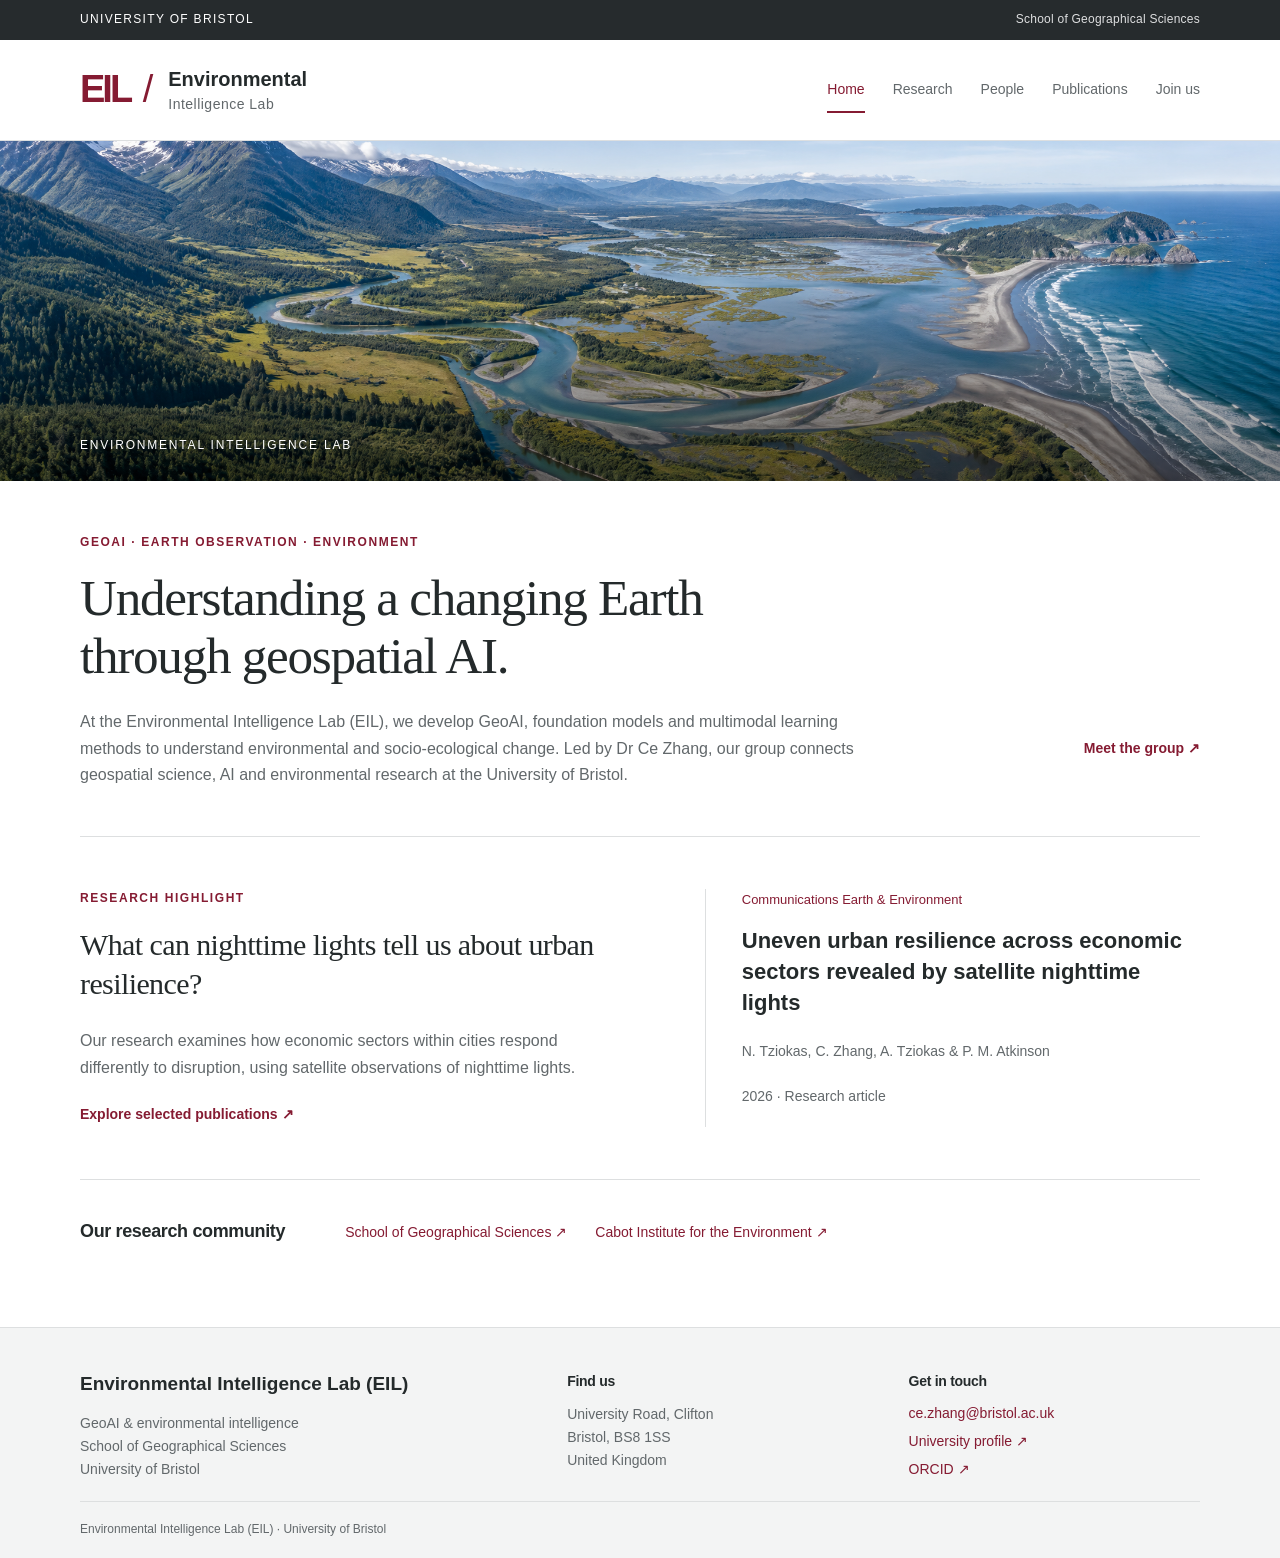
==== index.html @ 580b4bac "Add files via upload" ====
<!doctype html><html lang="en"><head><meta charset="utf-8"><meta name="viewport" content="width=device-width,initial-scale=1"><title>Home | Environmental Intelligence Lab (EIL)</title><meta name="description" content="GeoAI, foundation models and environmental intelligence. Environmental Intelligence Lab (EIL) at the University of Bristol."><link rel="icon" href="favicon.svg" type="image/svg+xml"><link rel="stylesheet" href="style.css"><script src="navigation.js" defer></script></head><body><a class="skip" href="#main">Skip to content</a><div class="university"><div class="wrap">UNIVERSITY OF BRISTOL <span>School of Geographical Sciences</span></div></div><header><div class="wrap header"><a class="brand" href="index.html"><span class="mark">EIL<span> / </span></span><span>Environmental<span class="brand-sub">Intelligence Lab</span></span></a><button class="menu" type="button" aria-expanded="false" aria-controls="navigation">Menu <span aria-hidden="true">☰</span></button><nav id="navigation" aria-label="Main navigation"><a href="index.html" aria-current="page">Home</a><a href="research.html">Research</a><a href="people.html">People</a><a href="publications.html">Publications</a><a href="join.html">Join us</a></nav></div></header><main id="main"><div class="campus"><img src="assets/ecosystems.png" alt="Aerial landscape of green hills, woodland, farmland and a winding river"><div class="wrap campus-label">ENVIRONMENTAL INTELLIGENCE LAB</div></div><div class="wrap"><section class="intro"><p class="eyebrow">GEOAI · EARTH OBSERVATION · ENVIRONMENT</p><h1>Understanding a changing Earth<br>through geospatial AI.</h1><div class="intro-bottom"><p>At the Environmental Intelligence Lab (EIL), we develop GeoAI, foundation models and multimodal learning methods to understand environmental and socio-ecological change. Led by Dr Ce Zhang, our group connects geospatial science, AI and environmental research at the University of Bristol.</p><a class="text-link" href="people.html">Meet the group <span aria-hidden="true">↗</span></a></div></section><section class="latest"><div><p class="eyebrow">RESEARCH HIGHLIGHT</p><h2>What can nighttime lights tell us about urban resilience?</h2><p>Our research examines how economic sectors within cities respond differently to disruption, using satellite observations of nighttime lights.</p><a class="text-link" href="publications.html">Explore selected publications ↗</a></div><aside><span class="journal">Communications Earth & Environment</span><h3>Uneven urban resilience across economic sectors revealed by satellite nighttime lights</h3><p>N. Tziokas, C. Zhang, A. Tziokas & P. M. Atkinson</p><span class="date">2026 · Research article</span></aside></section><section class="affiliations"><h2>Our research community</h2><div><a href="https://www.bristol.ac.uk/geography/">School of Geographical Sciences ↗</a><a href="https://www.bristol.ac.uk/cabot/">Cabot Institute for the Environment ↗</a></div></section></div></main><footer><div class="wrap footer-grid"><div><a class="footer-brand" href="index.html">Environmental Intelligence Lab (EIL)</a><p>GeoAI & environmental intelligence<br>School of Geographical Sciences<br>University of Bristol</p></div><div><h2>Find us</h2><p>University Road, Clifton<br>Bristol, BS8 1SS<br>United Kingdom</p></div><div><h2>Get in touch</h2><a href="mailto:ce.zhang@bristol.ac.uk">ce.zhang@bristol.ac.uk</a><a href="https://research-information.bris.ac.uk/en/persons/ce-zhang/">University profile ↗</a><a href="https://orcid.org/0000-0001-5100-3584">ORCID ↗</a></div></div><div class="wrap footnote">Environmental Intelligence Lab (EIL) · University of Bristol</div></footer></body></html>
---- style.css ----
:root{--accent:#851b32;--ink:#242a2b;--muted:#62686b;--line:#dddfe0;--soft:#f5f6f6;--max:1120px}*{box-sizing:border-box}html{scroll-behavior:smooth;scroll-padding-top:100px}body{margin:0;background:white;color:var(--ink);font-family:Arial,Helvetica,sans-serif;font-size:16px;line-height:1.65}a{color:var(--accent);text-decoration:none}a:hover{text-decoration:underline}a:focus-visible,button:focus-visible{outline:3px solid #126b9c;outline-offset:5px}.wrap{width:min(var(--max),calc(100% - 64px));margin:auto}.university{background:#262b2d;color:white;font-size:12px;letter-spacing:.11em;padding:10px 0}.university .wrap{display:flex;justify-content:space-between}.university span{letter-spacing:.02em;color:#dedfe0}header{background:white;border-bottom:1px solid var(--line);position:sticky;top:0;z-index:10}.header{display:flex;align-items:center;justify-content:space-between;gap:32px;min-height:100px}.brand{display:flex;align-items:center;gap:18px;color:var(--ink);font-size:20px;font-weight:700;line-height:1.2}.brand:hover{text-decoration:none}.brand-sub{display:block;font-weight:400;font-size:14px;letter-spacing:.035em;margin-top:5px;color:var(--muted)}.mark{font-size:38px;font-weight:700;letter-spacing:-3px;color:var(--accent)}.mark span{font-weight:400;padding-left:5px}.header nav{display:flex;gap:28px;align-items:center}.header nav a{font-size:14px;color:var(--muted);padding:10px 0}.header nav a[aria-current]{color:var(--accent);box-shadow:0 2px var(--accent)}.menu{display:none}.campus{height:290px;position:relative;background:#53594e}.campus img{width:100%;height:100%;object-fit:cover;object-position:center 48%}.campus:after{content:'';position:absolute;inset:0;background:linear-gradient(0deg,#0007,transparent 55%)}.campus-label{position:absolute;bottom:25px;left:0;right:0;z-index:1;color:white;font-size:12px;letter-spacing:.15em}.intro{padding:52px 0 48px}.eyebrow{font-size:12px;letter-spacing:.13em;font-weight:700;color:var(--accent);margin:0 0 16px}h1,h2,h3,p{margin-top:0}h1{font-family:Georgia,'Times New Roman',serif;font-weight:400;font-size:clamp(36px,4vw,54px);line-height:1.14;letter-spacing:-.025em;margin-bottom:24px}h2{font-size:25px;line-height:1.3;font-weight:600;letter-spacing:-.02em}h3{font-size:19px;line-height:1.4;font-weight:600}p{color:var(--muted);margin-bottom:20px}.intro-bottom{display:flex;gap:60px;align-items:center;justify-content:space-between}.intro-bottom p{max-width:775px;margin:0}.text-link{font-size:14px;font-weight:600;display:inline-block}.intro-bottom .text-link{white-space:nowrap}section{padding:40px 0;border-bottom:1px solid var(--line)}.section-heading{display:flex;align-items:baseline;justify-content:space-between;gap:30px;margin-bottom:24px}.section-heading h2{margin:0}.section-note{font-size:14px;color:var(--muted)}.themes{display:grid;grid-template-columns:repeat(4,1fr);gap:24px}.theme{display:flex;flex-direction:column;color:var(--ink);border-top:3px solid var(--accent);padding:19px 0 0;transition:transform .2s}.theme:hover{text-decoration:none;transform:translateY(-3px)}.number{font-size:13px;color:var(--accent);letter-spacing:.08em;display:block;margin-bottom:14px}.theme h3{font-size:19px;margin-bottom:12px;min-height:80px}.theme p{font-size:15px}.more{font-size:13px;margin-top:auto;color:var(--accent);font-weight:600;display:flex;justify-content:space-between}.latest{display:grid;grid-template-columns:1.1fr 1fr;gap:80px;padding:52px 0}.latest h2{font-family:Georgia,serif;font-size:30px;font-weight:400}.latest aside{border-left:1px solid var(--line);padding-left:36px}.journal{font-size:13px;color:var(--accent);display:block;margin-bottom:15px}.latest aside h3{font-size:22px}.latest aside p,.date{font-size:14px}.date{color:var(--muted)}.affiliations{display:flex;gap:60px;align-items:baseline;border:0}.affiliations h2{font-size:18px;white-space:nowrap}.affiliations div{display:flex;gap:28px;font-size:14px}.page-heading{padding:62px 0 42px;max-width:850px}.page-heading p:last-child{max-width:650px;margin-bottom:0}.research-row{display:grid;grid-template-columns:50px 1fr 1fr;gap:40px;scroll-margin-top:30px;padding:42px 0}.research-row p{margin-bottom:0}.research-row h2{font-size:23px}.callout{background:var(--soft);padding:32px;margin:42px 0;border:0}.button{display:inline-block;padding:12px 22px;background:var(--accent);color:white;font-size:14px;font-weight:600}.button:hover{background:#621327;text-decoration:none}.leader{display:grid;grid-template-columns:210px 1fr;gap:42px;padding:0 0 45px}.leader img{width:210px;height:245px;object-fit:cover;object-position:center 30%}.leader h2{font-family:Georgia,serif;font-size:34px;font-weight:400;margin-bottom:8px}.role{color:var(--accent)}.leader p{max-width:680px}.people-grid{display:grid;grid-template-columns:repeat(3,1fr);gap:0 36px}.person{padding:25px 0;border-top:1px solid var(--line)}.person h3{margin-bottom:6px}.person p{font-size:15px;margin:0}.alumni{display:grid;grid-template-columns:repeat(3,1fr);gap:36px}.alumni h3{font-size:17px}.alumni p{font-size:15px}.source-note{font-size:13px;margin:20px 0 0}.publication{display:grid;grid-template-columns:75px 1fr;gap:30px;border-top:1px solid var(--line);padding:32px 0}.publication h2{font-size:23px;max-width:820px}.publication p{margin-bottom:8px}.publication .year{color:var(--accent);font-size:18px}.pub-journal{font-style:italic}.join-grid{display:grid;grid-template-columns:1fr 1fr;gap:65px;padding-top:0}.application{background:var(--soft);border-top:3px solid var(--accent);padding:30px}.application ol{padding-left:23px}.application li{padding-left:6px;margin-bottom:20px}.application li p{font-size:15px;margin:3px 0 0}.small{font-size:14px}.contact{max-width:700px;border:0;margin-bottom:30px}footer{background:#f3f4f4;border-top:1px solid var(--line);margin-top:28px;padding-top:40px}.footer-grid{display:grid;grid-template-columns:1.5fr 1fr 1fr;gap:50px}.footer-brand{font-weight:600;font-size:19px;color:var(--ink)}footer p,footer a{font-size:14px}.footer-grid>div>a:not(.footer-brand){display:block;margin-bottom:5px}footer p{margin-top:13px}footer h2{font-size:14px;margin-top:4px;margin-bottom:12px}.footnote{border-top:1px solid var(--line);padding:18px 0;font-size:12px;color:var(--muted)}.skip{position:fixed;top:-100px;left:20px;background:white;padding:14px;z-index:30}.skip:focus{top:10px}@media(max-width:900px){.themes{grid-template-columns:repeat(2,1fr);gap:32px}.theme h3{min-height:0}.header{gap:18px}.header nav{gap:18px}.intro-bottom{gap:25px}.latest{gap:40px}.affiliations{display:block}.people-grid{grid-template-columns:repeat(2,1fr)}}@media(max-width:650px){.wrap{width:calc(100% - 40px)}.university span{display:none}.header{min-height:82px;flex-wrap:wrap;gap:0}.brand{font-size:18px}.mark{font-size:32px}.menu{display:block;background:white;border:1px solid var(--line);padding:8px 12px;font-size:14px;color:var(--ink);cursor:pointer}.menu span{padding-left:8px}.header nav{display:none;width:100%;padding:12px 0 22px;align-items:stretch;gap:0}.header nav.open{display:flex;flex-direction:column}.header nav a{font-size:16px;padding:10px}.header nav a[aria-current]{box-shadow:none;border-left:3px solid var(--accent);background:var(--soft)}.campus{height:220px}.intro{padding:36px 0}.intro-bottom{display:block}.intro-bottom p{margin-bottom:24px}h1 br{display:none}.section-heading{display:block}.section-note{display:block;margin-top:8px}.themes{gap:28px 22px}.theme h3{font-size:18px}.latest{grid-template-columns:1fr;gap:24px}.latest aside{padding:24px;background:var(--soft);border-left:3px solid var(--accent)}.affiliations div{display:block}.affiliations a{display:block;margin-top:12px}.page-heading{padding:40px 0 32px}.research-row{grid-template-columns:28px 1fr;gap:16px}.research-row>p{grid-column:2}.leader{grid-template-columns:1fr;gap:24px}.leader img{width:160px;height:185px}.people-grid,.alumni{grid-template-columns:1fr}.alumni{gap:18px}.join-grid{grid-template-columns:1fr;gap:28px}.application{padding:25px}.publication{grid-template-columns:1fr;gap:10px}.publication h2{font-size:21px}.footer-grid{grid-template-columns:1fr;gap:16px}.callout{padding:25px}.footnote{margin-top:20px}}@media(prefers-reduced-motion:reduce){html{scroll-behavior:auto}.theme{transition:none}}

.campus-label{display:flex;justify-content:space-between;align-items:end;gap:20px}.image-credit{font-size:12px;letter-spacing:0;text-transform:none;color:#fff}.campus{height:340px}.campus img{object-position:center 50%}@media(max-width:650px){.campus{height:auto;aspect-ratio:3 / 1}.campus img{position:absolute;inset:0}.campus-label{bottom:9px;font-size:12px;letter-spacing:.04em;gap:10px;display:block}.image-credit{font-size:12px;display:block}}
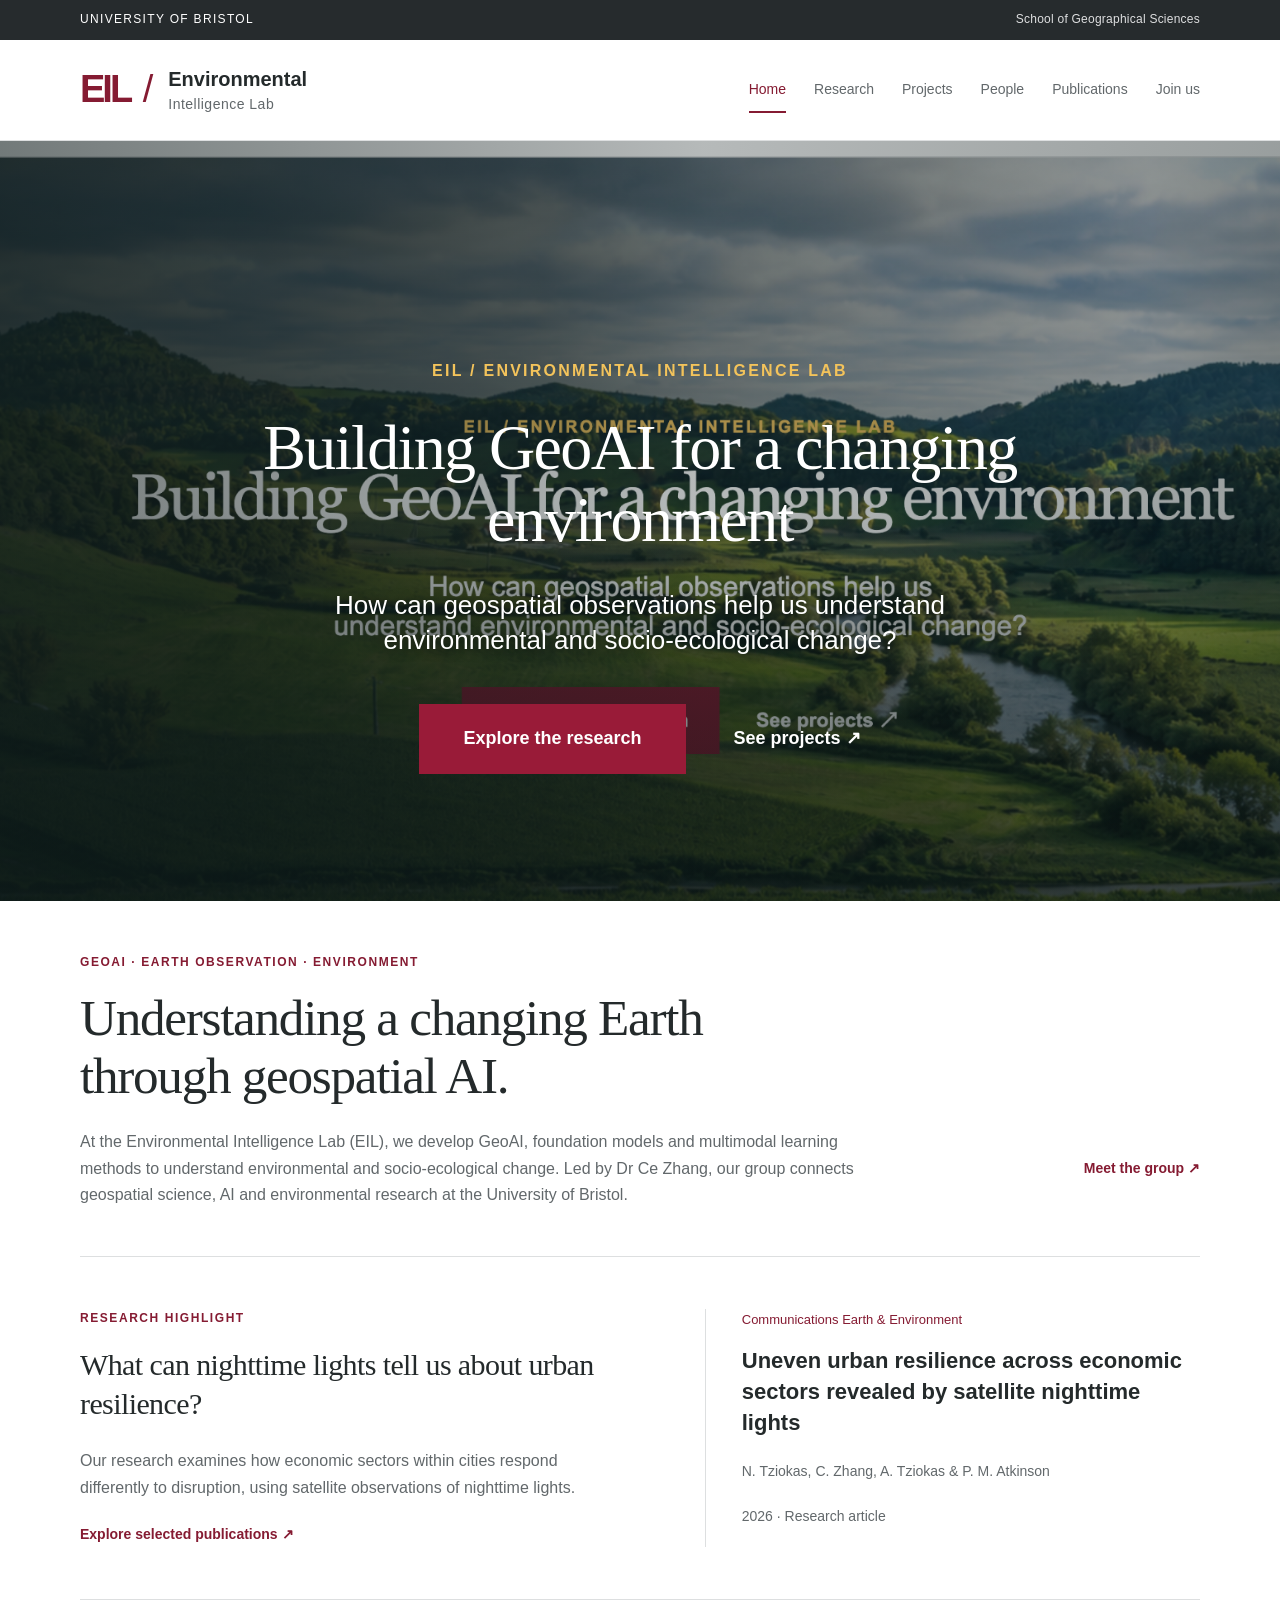
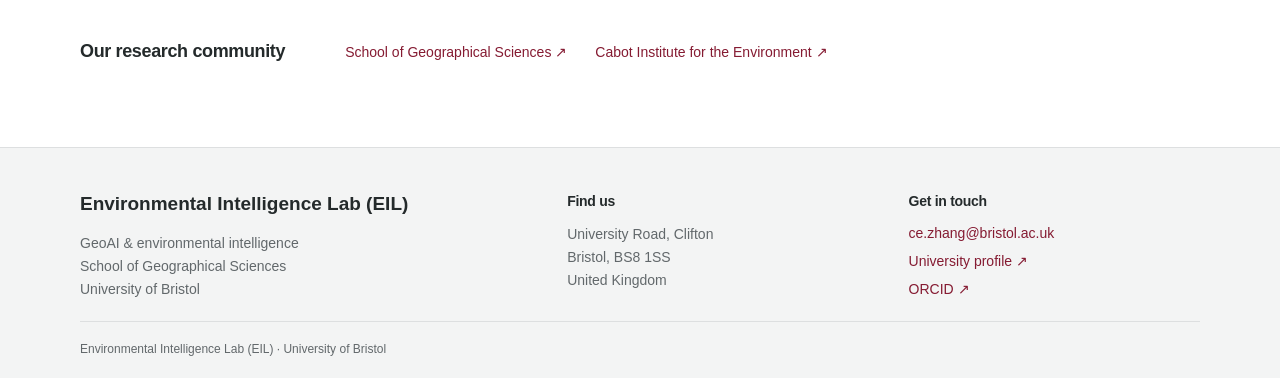
==== commit 2490fccc: "Add files via upload" ====
--- a/index.html
+++ b/index.html
@@ -1 +1 @@
-<!doctype html><html lang="en"><head><meta charset="utf-8"><meta name="viewport" content="width=device-width,initial-scale=1"><title>Home | Environmental Intelligence Lab (EIL)</title><meta name="description" content="GeoAI, foundation models and environmental intelligence. Environmental Intelligence Lab (EIL) at the University of Bristol."><link rel="icon" href="favicon.svg" type="image/svg+xml"><link rel="stylesheet" href="style.css"><script src="navigation.js" defer></script></head><body><a class="skip" href="#main">Skip to content</a><div class="university"><div class="wrap">UNIVERSITY OF BRISTOL <span>School of Geographical Sciences</span></div></div><header><div class="wrap header"><a class="brand" href="index.html"><span class="mark">EIL<span> / </span></span><span>Environmental<span class="brand-sub">Intelligence Lab</span></span></a><button class="menu" type="button" aria-expanded="false" aria-controls="navigation">Menu <span aria-hidden="true">☰</span></button><nav id="navigation" aria-label="Main navigation"><a href="index.html" aria-current="page">Home</a><a href="research.html">Research</a><a href="people.html">People</a><a href="publications.html">Publications</a><a href="join.html">Join us</a></nav></div></header><main id="main"><div class="campus"><img src="assets/ecosystems.png" alt="Aerial landscape of green hills, woodland, farmland and a winding river"><div class="wrap campus-label">ENVIRONMENTAL INTELLIGENCE LAB</div></div><div class="wrap"><section class="intro"><p class="eyebrow">GEOAI · EARTH OBSERVATION · ENVIRONMENT</p><h1>Understanding a changing Earth<br>through geospatial AI.</h1><div class="intro-bottom"><p>At the Environmental Intelligence Lab (EIL), we develop GeoAI, foundation models and multimodal learning methods to understand environmental and socio-ecological change. Led by Dr Ce Zhang, our group connects geospatial science, AI and environmental research at the University of Bristol.</p><a class="text-link" href="people.html">Meet the group <span aria-hidden="true">↗</span></a></div></section><section class="latest"><div><p class="eyebrow">RESEARCH HIGHLIGHT</p><h2>What can nighttime lights tell us about urban resilience?</h2><p>Our research examines how economic sectors within cities respond differently to disruption, using satellite observations of nighttime lights.</p><a class="text-link" href="publications.html">Explore selected publications ↗</a></div><aside><span class="journal">Communications Earth & Environment</span><h3>Uneven urban resilience across economic sectors revealed by satellite nighttime lights</h3><p>N. Tziokas, C. Zhang, A. Tziokas & P. M. Atkinson</p><span class="date">2026 · Research article</span></aside></section><section class="affiliations"><h2>Our research community</h2><div><a href="https://www.bristol.ac.uk/geography/">School of Geographical Sciences ↗</a><a href="https://www.bristol.ac.uk/cabot/">Cabot Institute for the Environment ↗</a></div></section></div></main><footer><div class="wrap footer-grid"><div><a class="footer-brand" href="index.html">Environmental Intelligence Lab (EIL)</a><p>GeoAI & environmental intelligence<br>School of Geographical Sciences<br>University of Bristol</p></div><div><h2>Find us</h2><p>University Road, Clifton<br>Bristol, BS8 1SS<br>United Kingdom</p></div><div><h2>Get in touch</h2><a href="mailto:ce.zhang@bristol.ac.uk">ce.zhang@bristol.ac.uk</a><a href="https://research-information.bris.ac.uk/en/persons/ce-zhang/">University profile ↗</a><a href="https://orcid.org/0000-0001-5100-3584">ORCID ↗</a></div></div><div class="wrap footnote">Environmental Intelligence Lab (EIL) · University of Bristol</div></footer></body></html>+<!doctype html><html lang="en"><head><meta charset="utf-8"><meta name="viewport" content="width=device-width,initial-scale=1"><title>Home | Environmental Intelligence Lab (EIL)</title><meta name="description" content="GeoAI, foundation models and environmental intelligence. Environmental Intelligence Lab (EIL) at the University of Bristol."><link rel="icon" href="favicon.svg" type="image/svg+xml"><link rel="stylesheet" href="style.css"><link rel="stylesheet" href="hero.css"><script src="navigation.js" defer></script></head><body><a class="skip" href="#main">Skip to content</a><div class="university"><div class="wrap">UNIVERSITY OF BRISTOL <span>School of Geographical Sciences</span></div></div><header><div class="wrap header"><a class="brand" href="index.html"><span class="mark">EIL<span> / </span></span><span>Environmental<span class="brand-sub">Intelligence Lab</span></span></a><button class="menu" type="button" aria-expanded="false" aria-controls="navigation">Menu <span aria-hidden="true">☰</span></button><nav id="navigation" aria-label="Main navigation"><a href="index.html" aria-current="page">Home</a><a href="research.html">Research</a><a href="projects.html">Projects</a><a href="people.html">People</a><a href="publications.html">Publications</a><a href="join.html">Join us</a></nav></div></header><main id="main"><div class="campus"><img src="assets/home-banner.png" alt="Green hills, farmland and a winding river"><div class="hero-content"><p class="hero-kicker">EIL / ENVIRONMENTAL INTELLIGENCE LAB</p><h1>Building GeoAI for a changing environment</h1><p class="hero-lede">How can geospatial observations help us understand environmental and socio-ecological change?</p><div class="hero-actions"><a class="button" href="research.html">Explore the research</a><a class="hero-link" href="projects.html">See projects <span aria-hidden="true">↗</span></a></div></div></div><div class="wrap"><section class="intro"><p class="eyebrow">GEOAI · EARTH OBSERVATION · ENVIRONMENT</p><h1>Understanding a changing Earth<br>through geospatial AI.</h1><div class="intro-bottom"><p>At the Environmental Intelligence Lab (EIL), we develop GeoAI, foundation models and multimodal learning methods to understand environmental and socio-ecological change. Led by Dr Ce Zhang, our group connects geospatial science, AI and environmental research at the University of Bristol.</p><a class="text-link" href="people.html">Meet the group <span aria-hidden="true">↗</span></a></div></section><section class="latest"><div><p class="eyebrow">RESEARCH HIGHLIGHT</p><h2>What can nighttime lights tell us about urban resilience?</h2><p>Our research examines how economic sectors within cities respond differently to disruption, using satellite observations of nighttime lights.</p><a class="text-link" href="publications.html">Explore selected publications ↗</a></div><aside><span class="journal">Communications Earth & Environment</span><h3>Uneven urban resilience across economic sectors revealed by satellite nighttime lights</h3><p>N. Tziokas, C. Zhang, A. Tziokas & P. M. Atkinson</p><span class="date">2026 · Research article</span></aside></section><section class="affiliations"><h2>Our research community</h2><div><a href="https://www.bristol.ac.uk/geography/">School of Geographical Sciences ↗</a><a href="https://www.bristol.ac.uk/cabot/">Cabot Institute for the Environment ↗</a></div></section></div></main><footer><div class="wrap footer-grid"><div><a class="footer-brand" href="index.html">Environmental Intelligence Lab (EIL)</a><p>GeoAI & environmental intelligence<br>School of Geographical Sciences<br>University of Bristol</p></div><div><h2>Find us</h2><p>University Road, Clifton<br>Bristol, BS8 1SS<br>United Kingdom</p></div><div><h2>Get in touch</h2><a href="mailto:ce.zhang@bristol.ac.uk">ce.zhang@bristol.ac.uk</a><a href="https://research-information.bris.ac.uk/en/persons/ce-zhang/">University profile ↗</a><a href="https://orcid.org/0000-0001-5100-3584">ORCID ↗</a></div></div><div class="wrap footnote">Environmental Intelligence Lab (EIL) · University of Bristol</div></footer></body></html>
--- a/hero.css
+++ b/hero.css
@@ -0,0 +1 @@
+.campus{height:760px;position:relative;overflow:hidden}.campus img{position:absolute;inset:0;width:100%;height:100%;object-fit:cover}.campus:after{background:linear-gradient(90deg,rgba(12,25,25,.58),rgba(12,25,25,.3) 55%,rgba(12,25,25,.42)),linear-gradient(0deg,rgba(7,20,20,.55),transparent 52%)}.hero-content{position:relative;z-index:1;height:100%;width:min(1050px,calc(100% - 64px));margin:auto;display:flex;flex-direction:column;align-items:center;justify-content:center;text-align:center;color:#fff;padding-top:90px}.hero-kicker{font-size:16px;letter-spacing:.14em;font-weight:700;color:#f3c35b;margin:0 0 28px}.hero-content h1{font-family:Georgia,'Times New Roman',serif;font-size:clamp(42px,5vw,72px);line-height:1.12;margin:0 0 32px;color:#fff}.hero-lede{max-width:760px;color:#fff;font-size:26px;line-height:1.35;margin:0 0 46px;text-shadow:0 1px 12px #0008}.hero-actions{display:flex;align-items:center;gap:48px}.hero-actions .button{font-size:18px;padding:20px 44px;background:#991b38}.hero-link{font-size:18px;font-weight:700;color:#fff}.hero-link:hover{color:#f3c35b;text-decoration:none}@media(max-width:650px){.campus{height:640px}.hero-content{width:calc(100% - 40px);padding-top:40px}.hero-content h1{font-size:40px}.hero-lede{font-size:20px}.hero-actions{flex-direction:column;gap:20px}}
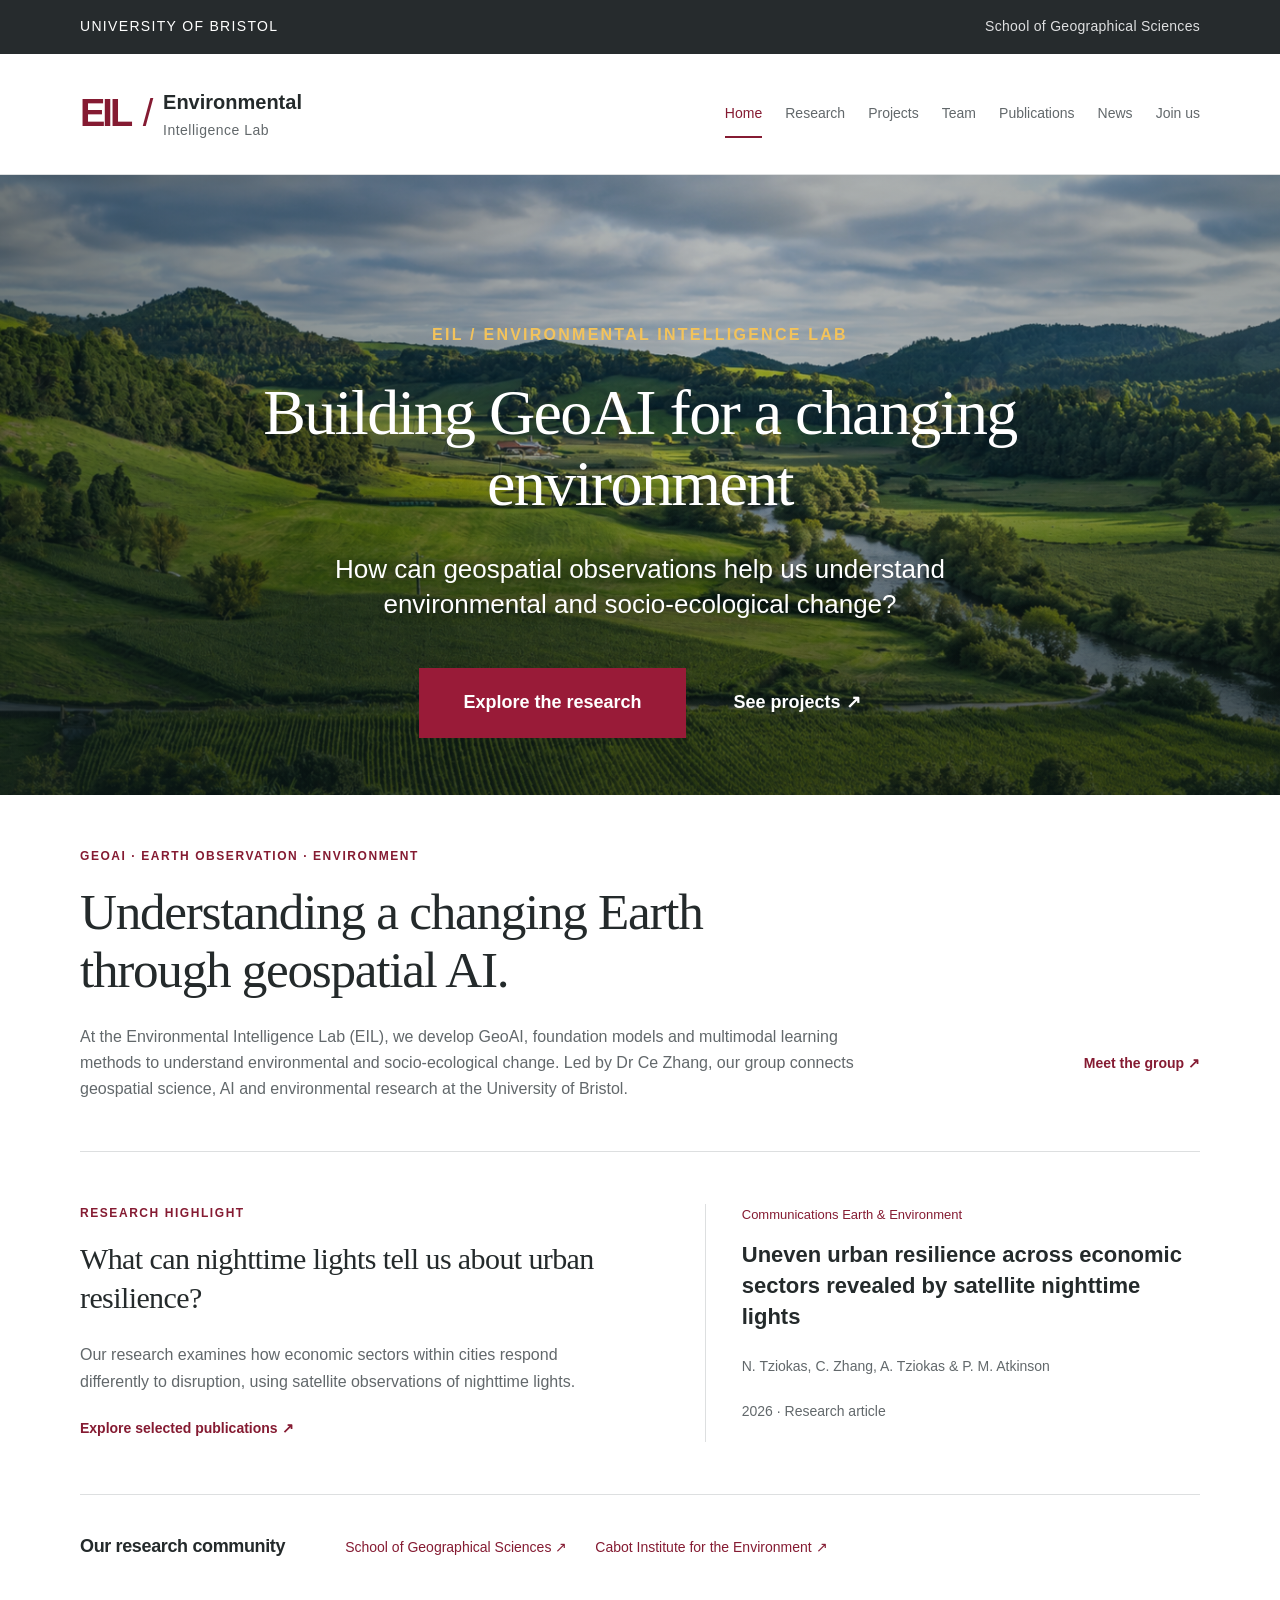
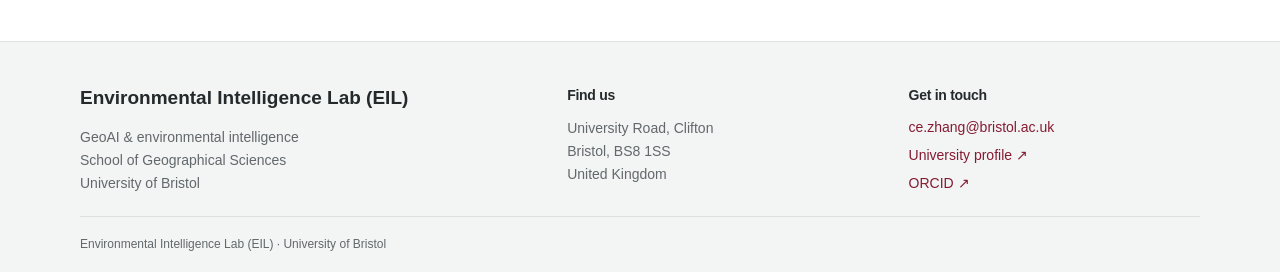
==== commit d9263846: "Add files via upload" ====
--- a/index.html
+++ b/index.html
@@ -1 +1 @@
-<!doctype html><html lang="en"><head><meta charset="utf-8"><meta name="viewport" content="width=device-width,initial-scale=1"><title>Home | Environmental Intelligence Lab (EIL)</title><meta name="description" content="GeoAI, foundation models and environmental intelligence. Environmental Intelligence Lab (EIL) at the University of Bristol."><link rel="icon" href="favicon.svg" type="image/svg+xml"><link rel="stylesheet" href="style.css"><link rel="stylesheet" href="hero.css"><script src="navigation.js" defer></script></head><body><a class="skip" href="#main">Skip to content</a><div class="university"><div class="wrap">UNIVERSITY OF BRISTOL <span>School of Geographical Sciences</span></div></div><header><div class="wrap header"><a class="brand" href="index.html"><span class="mark">EIL<span> / </span></span><span>Environmental<span class="brand-sub">Intelligence Lab</span></span></a><button class="menu" type="button" aria-expanded="false" aria-controls="navigation">Menu <span aria-hidden="true">☰</span></button><nav id="navigation" aria-label="Main navigation"><a href="index.html" aria-current="page">Home</a><a href="research.html">Research</a><a href="projects.html">Projects</a><a href="people.html">People</a><a href="publications.html">Publications</a><a href="join.html">Join us</a></nav></div></header><main id="main"><div class="campus"><img src="assets/home-banner.png" alt="Green hills, farmland and a winding river"><div class="hero-content"><p class="hero-kicker">EIL / ENVIRONMENTAL INTELLIGENCE LAB</p><h1>Building GeoAI for a changing environment</h1><p class="hero-lede">How can geospatial observations help us understand environmental and socio-ecological change?</p><div class="hero-actions"><a class="button" href="research.html">Explore the research</a><a class="hero-link" href="projects.html">See projects <span aria-hidden="true">↗</span></a></div></div></div><div class="wrap"><section class="intro"><p class="eyebrow">GEOAI · EARTH OBSERVATION · ENVIRONMENT</p><h1>Understanding a changing Earth<br>through geospatial AI.</h1><div class="intro-bottom"><p>At the Environmental Intelligence Lab (EIL), we develop GeoAI, foundation models and multimodal learning methods to understand environmental and socio-ecological change. Led by Dr Ce Zhang, our group connects geospatial science, AI and environmental research at the University of Bristol.</p><a class="text-link" href="people.html">Meet the group <span aria-hidden="true">↗</span></a></div></section><section class="latest"><div><p class="eyebrow">RESEARCH HIGHLIGHT</p><h2>What can nighttime lights tell us about urban resilience?</h2><p>Our research examines how economic sectors within cities respond differently to disruption, using satellite observations of nighttime lights.</p><a class="text-link" href="publications.html">Explore selected publications ↗</a></div><aside><span class="journal">Communications Earth & Environment</span><h3>Uneven urban resilience across economic sectors revealed by satellite nighttime lights</h3><p>N. Tziokas, C. Zhang, A. Tziokas & P. M. Atkinson</p><span class="date">2026 · Research article</span></aside></section><section class="affiliations"><h2>Our research community</h2><div><a href="https://www.bristol.ac.uk/geography/">School of Geographical Sciences ↗</a><a href="https://www.bristol.ac.uk/cabot/">Cabot Institute for the Environment ↗</a></div></section></div></main><footer><div class="wrap footer-grid"><div><a class="footer-brand" href="index.html">Environmental Intelligence Lab (EIL)</a><p>GeoAI & environmental intelligence<br>School of Geographical Sciences<br>University of Bristol</p></div><div><h2>Find us</h2><p>University Road, Clifton<br>Bristol, BS8 1SS<br>United Kingdom</p></div><div><h2>Get in touch</h2><a href="mailto:ce.zhang@bristol.ac.uk">ce.zhang@bristol.ac.uk</a><a href="https://research-information.bris.ac.uk/en/persons/ce-zhang/">University profile ↗</a><a href="https://orcid.org/0000-0001-5100-3584">ORCID ↗</a></div></div><div class="wrap footnote">Environmental Intelligence Lab (EIL) · University of Bristol</div></footer></body></html>+<!doctype html><html lang="en"><head><meta charset="utf-8"><meta name="viewport" content="width=device-width,initial-scale=1"><title>Home | Environmental Intelligence Lab (EIL)</title><meta name="description" content="GeoAI, foundation models and environmental intelligence. Environmental Intelligence Lab (EIL) at the University of Bristol."><link rel="icon" href="favicon.svg" type="image/svg+xml"><link rel="stylesheet" href="style.css"><link rel="stylesheet" href="hero.css"><script src="navigation.js" defer></script></head><body><a class="skip" href="#main">Skip to content</a><div class="university"><div class="wrap">UNIVERSITY OF BRISTOL <span>School of Geographical Sciences</span></div></div><header><div class="wrap header"><a class="brand" href="index.html"><span class="mark">EIL<span> / </span></span><span>Environmental<span class="brand-sub">Intelligence Lab</span></span></a><button class="menu" type="button" aria-expanded="false" aria-controls="navigation">Menu <span aria-hidden="true">☰</span></button><nav id="navigation" aria-label="Main navigation"><a href="index.html" aria-current="page">Home</a><a href="research.html">Research</a><a href="projects.html">Projects</a><a href="team.html">Team</a><a href="publications.html">Publications</a><a href="news.html">News</a><a href="join.html">Join us</a></nav></div></header><main id="main"><div class="campus"><img src="assets/home-banner.png" alt="Green hills, farmland and a winding river"><div class="hero-content"><p class="hero-kicker">EIL / ENVIRONMENTAL INTELLIGENCE LAB</p><h1>Building GeoAI for a changing environment</h1><p class="hero-lede">How can geospatial observations help us understand environmental and socio-ecological change?</p><div class="hero-actions"><a class="button" href="research.html">Explore the research</a><a class="hero-link" href="projects.html">See projects <span aria-hidden="true">↗</span></a></div></div></div><div class="wrap"><section class="intro"><p class="eyebrow">GEOAI · EARTH OBSERVATION · ENVIRONMENT</p><h1>Understanding a changing Earth<br>through geospatial AI.</h1><div class="intro-bottom"><p>At the Environmental Intelligence Lab (EIL), we develop GeoAI, foundation models and multimodal learning methods to understand environmental and socio-ecological change. Led by Dr Ce Zhang, our group connects geospatial science, AI and environmental research at the University of Bristol.</p><a class="text-link" href="team.html">Meet the group <span aria-hidden="true">↗</span></a></div></section><section class="latest"><div><p class="eyebrow">RESEARCH HIGHLIGHT</p><h2>What can nighttime lights tell us about urban resilience?</h2><p>Our research examines how economic sectors within cities respond differently to disruption, using satellite observations of nighttime lights.</p><a class="text-link" href="publications.html">Explore selected publications ↗</a></div><aside><span class="journal">Communications Earth & Environment</span><h3>Uneven urban resilience across economic sectors revealed by satellite nighttime lights</h3><p>N. Tziokas, C. Zhang, A. Tziokas & P. M. Atkinson</p><span class="date">2026 · Research article</span></aside></section><section class="affiliations"><h2>Our research community</h2><div><a href="https://www.bristol.ac.uk/geography/">School of Geographical Sciences ↗</a><a href="https://www.bristol.ac.uk/cabot/">Cabot Institute for the Environment ↗</a></div></section></div></main><footer><div class="wrap footer-grid"><div><a class="footer-brand" href="index.html">Environmental Intelligence Lab (EIL)</a><p>GeoAI & environmental intelligence<br>School of Geographical Sciences<br>University of Bristol</p></div><div><h2>Find us</h2><p>University Road, Clifton<br>Bristol, BS8 1SS<br>United Kingdom</p></div><div><h2>Get in touch</h2><a href="mailto:ce.zhang@bristol.ac.uk">ce.zhang@bristol.ac.uk</a><a href="https://research-information.bris.ac.uk/en/persons/ce-zhang/">University profile ↗</a><a href="https://orcid.org/0000-0001-5100-3584">ORCID ↗</a></div></div><div class="wrap footnote">Environmental Intelligence Lab (EIL) · University of Bristol</div></footer></body></html>
--- a/hero.css
+++ b/hero.css
@@ -1 +1 @@
-.campus{height:760px;position:relative;overflow:hidden}.campus img{position:absolute;inset:0;width:100%;height:100%;object-fit:cover}.campus:after{background:linear-gradient(90deg,rgba(12,25,25,.58),rgba(12,25,25,.3) 55%,rgba(12,25,25,.42)),linear-gradient(0deg,rgba(7,20,20,.55),transparent 52%)}.hero-content{position:relative;z-index:1;height:100%;width:min(1050px,calc(100% - 64px));margin:auto;display:flex;flex-direction:column;align-items:center;justify-content:center;text-align:center;color:#fff;padding-top:90px}.hero-kicker{font-size:16px;letter-spacing:.14em;font-weight:700;color:#f3c35b;margin:0 0 28px}.hero-content h1{font-family:Georgia,'Times New Roman',serif;font-size:clamp(42px,5vw,72px);line-height:1.12;margin:0 0 32px;color:#fff}.hero-lede{max-width:760px;color:#fff;font-size:26px;line-height:1.35;margin:0 0 46px;text-shadow:0 1px 12px #0008}.hero-actions{display:flex;align-items:center;gap:48px}.hero-actions .button{font-size:18px;padding:20px 44px;background:#991b38}.hero-link{font-size:18px;font-weight:700;color:#fff}.hero-link:hover{color:#f3c35b;text-decoration:none}@media(max-width:650px){.campus{height:640px}.hero-content{width:calc(100% - 40px);padding-top:40px}.hero-content h1{font-size:40px}.hero-lede{font-size:20px}.hero-actions{flex-direction:column;gap:20px}}
+.university{height:clamp(54px,3.3vw,68px);display:flex;align-items:center;padding:0}.university .wrap{font-size:clamp(14px,1vw,18px)}.university span{font-size:clamp(14px,1vw,18px)}.header{min-height:clamp(120px,8vw,164px)}.brand{font-size:clamp(20px,1.35vw,28px);gap:clamp(12px,1vw,20px)}.brand-sub{font-size:clamp(14px,.95vw,19px);margin-top:8px}.mark{font-size:clamp(38px,2.5vw,52px)}.header nav{gap:clamp(16px,1.8vw,38px)}.header nav a{font-size:clamp(14px,.95vw,19px)}.campus{height:clamp(620px,45vw,920px);position:relative;overflow:hidden}.campus img{position:absolute;inset:0;width:100%;height:100%;object-fit:cover}.campus:after{background:linear-gradient(90deg,rgba(12,25,25,.58),rgba(12,25,25,.3) 55%,rgba(12,25,25,.42)),linear-gradient(0deg,rgba(7,20,20,.55),transparent 52%)}.hero-content{position:relative;z-index:1;height:100%;width:min(1050px,calc(100% - 64px));margin:auto;display:flex;flex-direction:column;align-items:center;justify-content:center;text-align:center;color:#fff;padding-top:90px}.hero-kicker{font-size:16px;letter-spacing:.14em;font-weight:700;color:#f3c35b;margin:0 0 28px}.hero-content h1{font-family:Georgia,'Times New Roman',serif;font-size:clamp(42px,5vw,72px);line-height:1.12;margin:0 0 32px;color:#fff}.hero-lede{max-width:760px;color:#fff;font-size:26px;line-height:1.35;margin:0 0 46px;text-shadow:0 1px 12px #0008}.hero-actions{display:flex;align-items:center;gap:48px}.hero-actions .button{font-size:18px;padding:20px 44px;background:#991b38}.hero-link{font-size:18px;font-weight:700;color:#fff}.hero-link:hover{color:#f3c35b;text-decoration:none}@media(max-width:650px){.campus{height:640px}.hero-content{width:calc(100% - 40px);padding-top:40px}.hero-content h1{font-size:40px}.hero-lede{font-size:20px}.hero-actions{flex-direction:column;gap:20px}}
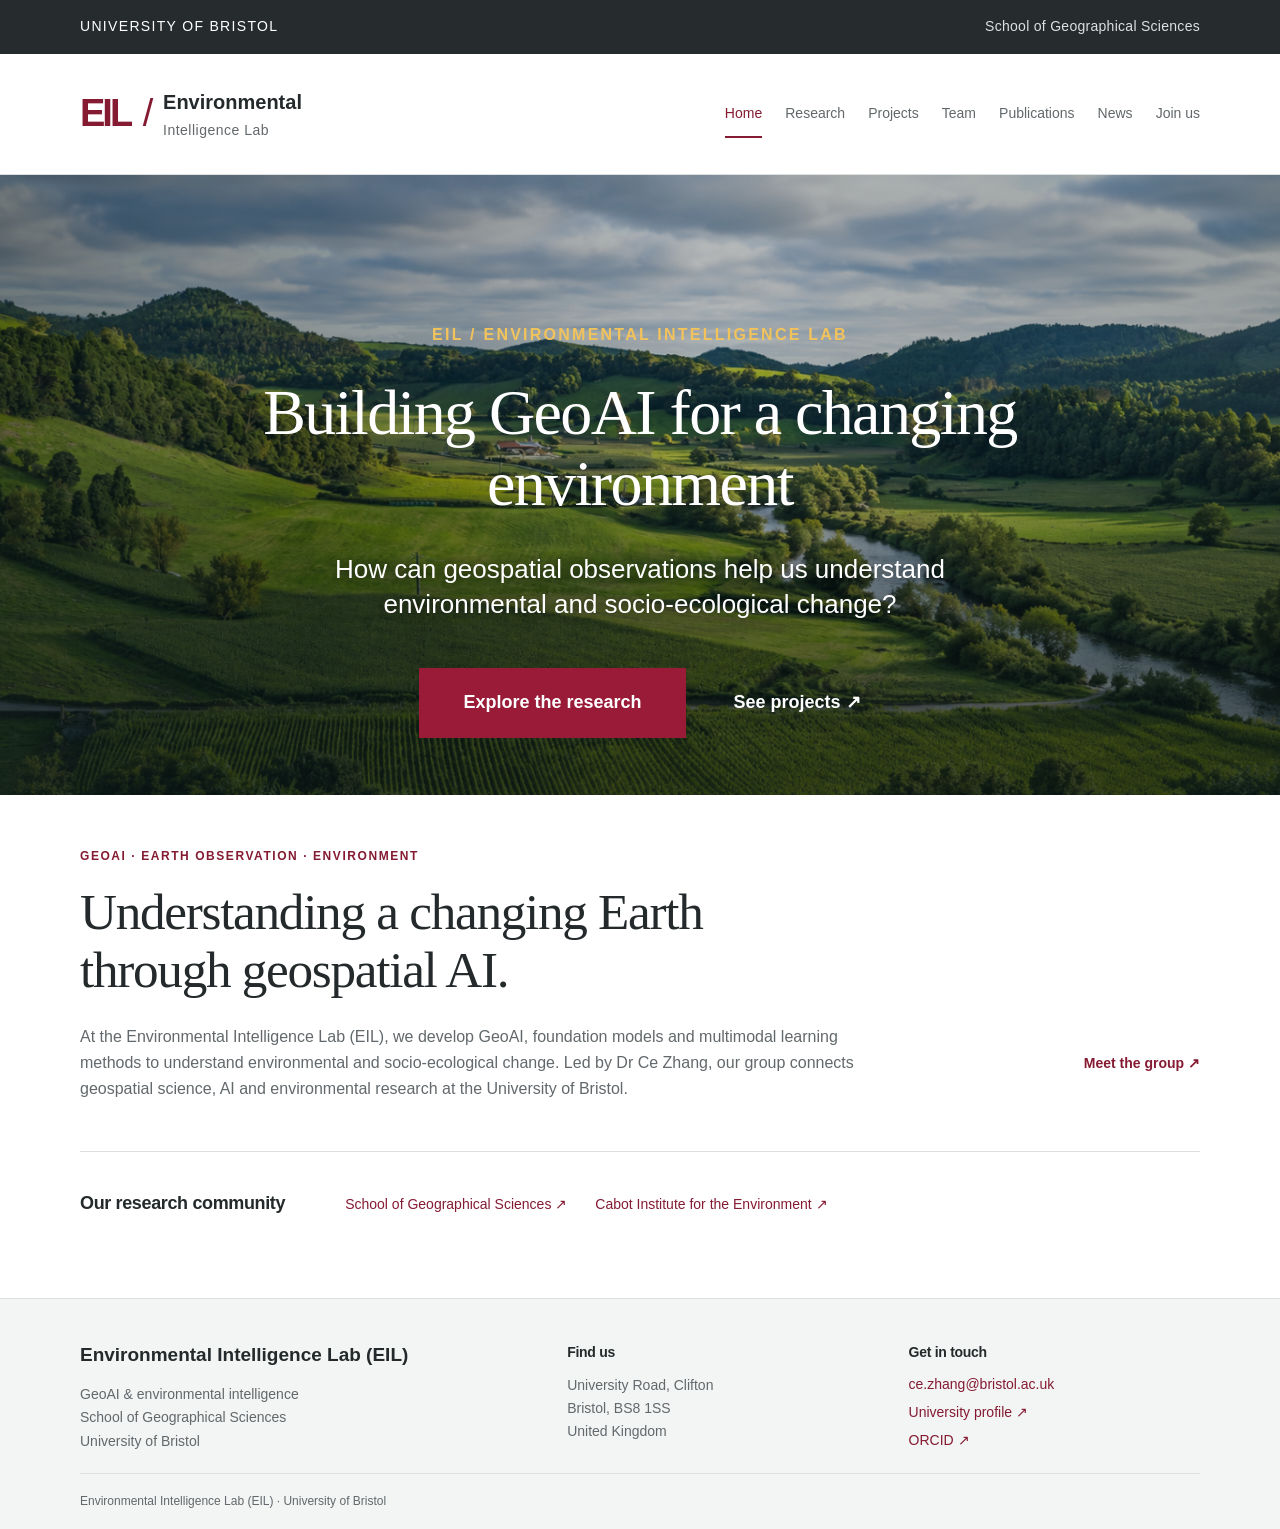
==== commit 569c3c02: "Add files via upload" ====
--- a/index.html
+++ b/index.html
@@ -1 +1 @@
-<!doctype html><html lang="en"><head><meta charset="utf-8"><meta name="viewport" content="width=device-width,initial-scale=1"><title>Home | Environmental Intelligence Lab (EIL)</title><meta name="description" content="GeoAI, foundation models and environmental intelligence. Environmental Intelligence Lab (EIL) at the University of Bristol."><link rel="icon" href="favicon.svg" type="image/svg+xml"><link rel="stylesheet" href="style.css"><link rel="stylesheet" href="hero.css"><script src="navigation.js" defer></script></head><body><a class="skip" href="#main">Skip to content</a><div class="university"><div class="wrap">UNIVERSITY OF BRISTOL <span>School of Geographical Sciences</span></div></div><header><div class="wrap header"><a class="brand" href="index.html"><span class="mark">EIL<span> / </span></span><span>Environmental<span class="brand-sub">Intelligence Lab</span></span></a><button class="menu" type="button" aria-expanded="false" aria-controls="navigation">Menu <span aria-hidden="true">☰</span></button><nav id="navigation" aria-label="Main navigation"><a href="index.html" aria-current="page">Home</a><a href="research.html">Research</a><a href="projects.html">Projects</a><a href="team.html">Team</a><a href="publications.html">Publications</a><a href="news.html">News</a><a href="join.html">Join us</a></nav></div></header><main id="main"><div class="campus"><img src="assets/home-banner.png" alt="Green hills, farmland and a winding river"><div class="hero-content"><p class="hero-kicker">EIL / ENVIRONMENTAL INTELLIGENCE LAB</p><h1>Building GeoAI for a changing environment</h1><p class="hero-lede">How can geospatial observations help us understand environmental and socio-ecological change?</p><div class="hero-actions"><a class="button" href="research.html">Explore the research</a><a class="hero-link" href="projects.html">See projects <span aria-hidden="true">↗</span></a></div></div></div><div class="wrap"><section class="intro"><p class="eyebrow">GEOAI · EARTH OBSERVATION · ENVIRONMENT</p><h1>Understanding a changing Earth<br>through geospatial AI.</h1><div class="intro-bottom"><p>At the Environmental Intelligence Lab (EIL), we develop GeoAI, foundation models and multimodal learning methods to understand environmental and socio-ecological change. Led by Dr Ce Zhang, our group connects geospatial science, AI and environmental research at the University of Bristol.</p><a class="text-link" href="team.html">Meet the group <span aria-hidden="true">↗</span></a></div></section><section class="latest"><div><p class="eyebrow">RESEARCH HIGHLIGHT</p><h2>What can nighttime lights tell us about urban resilience?</h2><p>Our research examines how economic sectors within cities respond differently to disruption, using satellite observations of nighttime lights.</p><a class="text-link" href="publications.html">Explore selected publications ↗</a></div><aside><span class="journal">Communications Earth & Environment</span><h3>Uneven urban resilience across economic sectors revealed by satellite nighttime lights</h3><p>N. Tziokas, C. Zhang, A. Tziokas & P. M. Atkinson</p><span class="date">2026 · Research article</span></aside></section><section class="affiliations"><h2>Our research community</h2><div><a href="https://www.bristol.ac.uk/geography/">School of Geographical Sciences ↗</a><a href="https://www.bristol.ac.uk/cabot/">Cabot Institute for the Environment ↗</a></div></section></div></main><footer><div class="wrap footer-grid"><div><a class="footer-brand" href="index.html">Environmental Intelligence Lab (EIL)</a><p>GeoAI & environmental intelligence<br>School of Geographical Sciences<br>University of Bristol</p></div><div><h2>Find us</h2><p>University Road, Clifton<br>Bristol, BS8 1SS<br>United Kingdom</p></div><div><h2>Get in touch</h2><a href="mailto:ce.zhang@bristol.ac.uk">ce.zhang@bristol.ac.uk</a><a href="https://research-information.bris.ac.uk/en/persons/ce-zhang/">University profile ↗</a><a href="https://orcid.org/0000-0001-5100-3584">ORCID ↗</a></div></div><div class="wrap footnote">Environmental Intelligence Lab (EIL) · University of Bristol</div></footer></body></html>+<!doctype html><html lang="en"><head><meta charset="utf-8"><meta name="viewport" content="width=device-width,initial-scale=1"><title>Home | Environmental Intelligence Lab (EIL)</title><meta name="description" content="GeoAI, foundation models and environmental intelligence. Environmental Intelligence Lab (EIL) at the University of Bristol."><link rel="icon" href="favicon.svg" type="image/svg+xml"><link rel="stylesheet" href="style.css"><link rel="stylesheet" href="hero.css"><script src="navigation.js" defer></script></head><body><a class="skip" href="#main">Skip to content</a><div class="university"><div class="wrap">UNIVERSITY OF BRISTOL <span>School of Geographical Sciences</span></div></div><header><div class="wrap header"><a class="brand" href="index.html"><span class="mark">EIL<span> / </span></span><span>Environmental<span class="brand-sub">Intelligence Lab</span></span></a><button class="menu" type="button" aria-expanded="false" aria-controls="navigation">Menu <span aria-hidden="true">☰</span></button><nav id="navigation" aria-label="Main navigation"><a href="index.html" aria-current="page">Home</a><a href="research.html">Research</a><a href="projects.html">Projects</a><a href="team.html">Team</a><a href="publications.html">Publications</a><a href="news.html">News</a><a href="join.html">Join us</a></nav></div></header><main id="main"><div class="campus"><img src="assets/home-banner.png" alt="Green hills, farmland and a winding river"><div class="hero-content"><p class="hero-kicker">EIL / ENVIRONMENTAL INTELLIGENCE LAB</p><h1>Building GeoAI for a changing environment</h1><p class="hero-lede">How can geospatial observations help us understand environmental and socio-ecological change?</p><div class="hero-actions"><a class="button" href="research.html">Explore the research</a><a class="hero-link" href="projects.html">See projects <span aria-hidden="true">↗</span></a></div></div></div><div class="wrap"><section class="intro"><p class="eyebrow">GEOAI · EARTH OBSERVATION · ENVIRONMENT</p><h1>Understanding a changing Earth<br>through geospatial AI.</h1><div class="intro-bottom"><p>At the Environmental Intelligence Lab (EIL), we develop GeoAI, foundation models and multimodal learning methods to understand environmental and socio-ecological change. Led by Dr Ce Zhang, our group connects geospatial science, AI and environmental research at the University of Bristol.</p><a class="text-link" href="team.html">Meet the group <span aria-hidden="true">↗</span></a></div></section><section class="affiliations"><h2>Our research community</h2><div><a href="https://www.bristol.ac.uk/geography/">School of Geographical Sciences ↗</a><a href="https://www.bristol.ac.uk/cabot/">Cabot Institute for the Environment ↗</a></div></section></div></main><footer><div class="wrap footer-grid"><div><a class="footer-brand" href="index.html">Environmental Intelligence Lab (EIL)</a><p>GeoAI & environmental intelligence<br>School of Geographical Sciences<br>University of Bristol</p></div><div><h2>Find us</h2><p>University Road, Clifton<br>Bristol, BS8 1SS<br>United Kingdom</p></div><div><h2>Get in touch</h2><a href="mailto:ce.zhang@bristol.ac.uk">ce.zhang@bristol.ac.uk</a><a href="https://research-information.bris.ac.uk/en/persons/ce-zhang/">University profile ↗</a><a href="https://orcid.org/0000-0001-5100-3584">ORCID ↗</a></div></div><div class="wrap footnote">Environmental Intelligence Lab (EIL) · University of Bristol</div></footer></body></html>
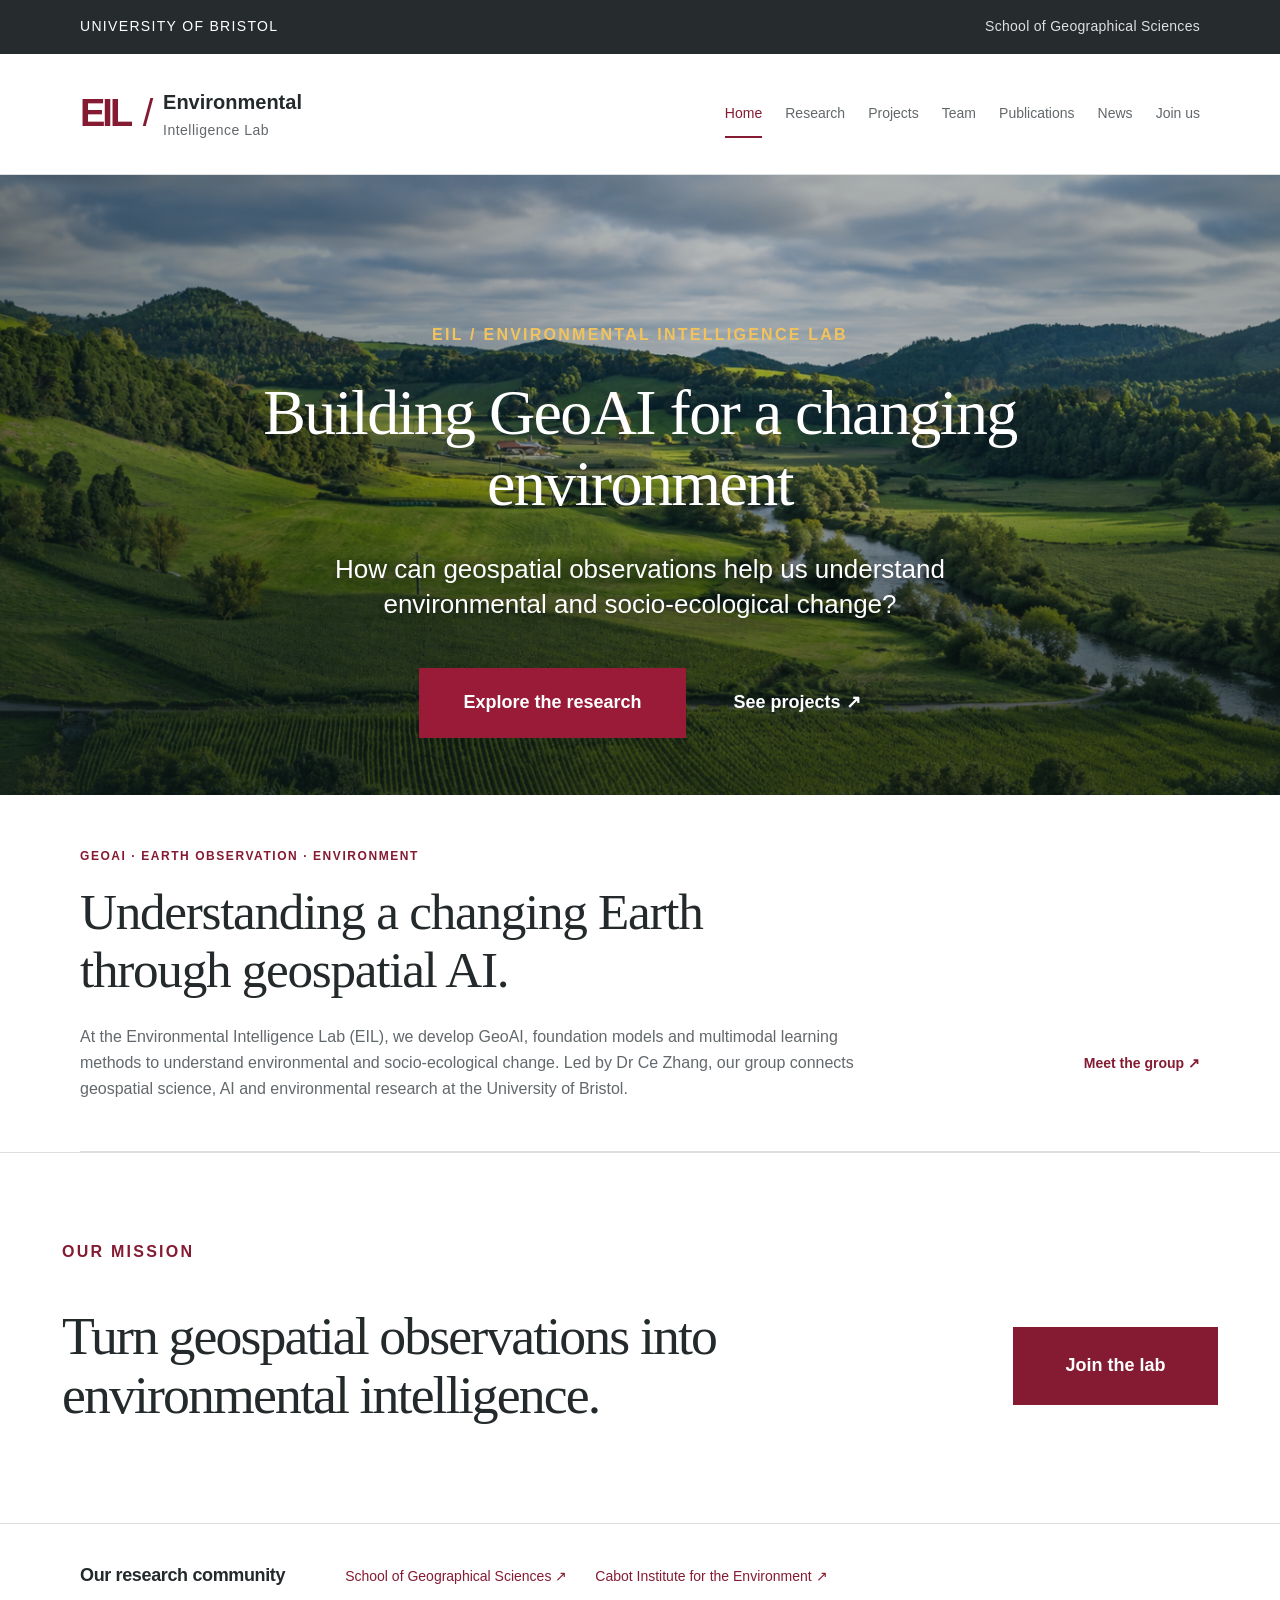
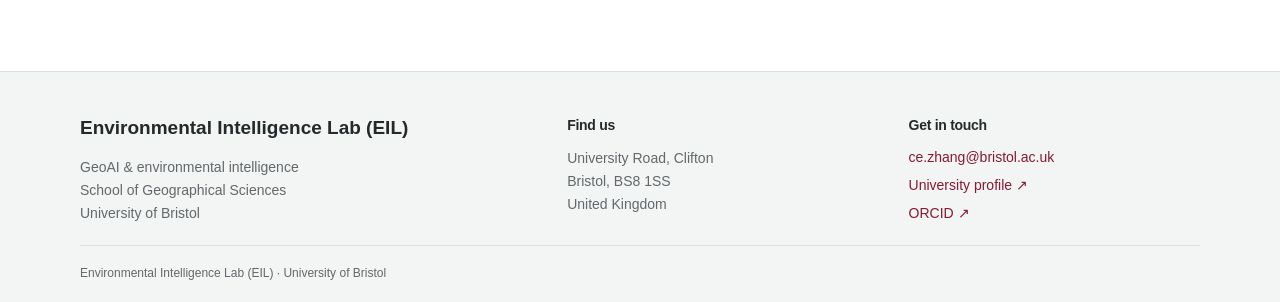
==== commit 3f83990e: "Add files via upload" ====
--- a/index.html
+++ b/index.html
@@ -1 +1 @@
-<!doctype html><html lang="en"><head><meta charset="utf-8"><meta name="viewport" content="width=device-width,initial-scale=1"><title>Home | Environmental Intelligence Lab (EIL)</title><meta name="description" content="GeoAI, foundation models and environmental intelligence. Environmental Intelligence Lab (EIL) at the University of Bristol."><link rel="icon" href="favicon.svg" type="image/svg+xml"><link rel="stylesheet" href="style.css"><link rel="stylesheet" href="hero.css"><script src="navigation.js" defer></script></head><body><a class="skip" href="#main">Skip to content</a><div class="university"><div class="wrap">UNIVERSITY OF BRISTOL <span>School of Geographical Sciences</span></div></div><header><div class="wrap header"><a class="brand" href="index.html"><span class="mark">EIL<span> / </span></span><span>Environmental<span class="brand-sub">Intelligence Lab</span></span></a><button class="menu" type="button" aria-expanded="false" aria-controls="navigation">Menu <span aria-hidden="true">☰</span></button><nav id="navigation" aria-label="Main navigation"><a href="index.html" aria-current="page">Home</a><a href="research.html">Research</a><a href="projects.html">Projects</a><a href="team.html">Team</a><a href="publications.html">Publications</a><a href="news.html">News</a><a href="join.html">Join us</a></nav></div></header><main id="main"><div class="campus"><img src="assets/home-banner.png" alt="Green hills, farmland and a winding river"><div class="hero-content"><p class="hero-kicker">EIL / ENVIRONMENTAL INTELLIGENCE LAB</p><h1>Building GeoAI for a changing environment</h1><p class="hero-lede">How can geospatial observations help us understand environmental and socio-ecological change?</p><div class="hero-actions"><a class="button" href="research.html">Explore the research</a><a class="hero-link" href="projects.html">See projects <span aria-hidden="true">↗</span></a></div></div></div><div class="wrap"><section class="intro"><p class="eyebrow">GEOAI · EARTH OBSERVATION · ENVIRONMENT</p><h1>Understanding a changing Earth<br>through geospatial AI.</h1><div class="intro-bottom"><p>At the Environmental Intelligence Lab (EIL), we develop GeoAI, foundation models and multimodal learning methods to understand environmental and socio-ecological change. Led by Dr Ce Zhang, our group connects geospatial science, AI and environmental research at the University of Bristol.</p><a class="text-link" href="team.html">Meet the group <span aria-hidden="true">↗</span></a></div></section><section class="affiliations"><h2>Our research community</h2><div><a href="https://www.bristol.ac.uk/geography/">School of Geographical Sciences ↗</a><a href="https://www.bristol.ac.uk/cabot/">Cabot Institute for the Environment ↗</a></div></section></div></main><footer><div class="wrap footer-grid"><div><a class="footer-brand" href="index.html">Environmental Intelligence Lab (EIL)</a><p>GeoAI & environmental intelligence<br>School of Geographical Sciences<br>University of Bristol</p></div><div><h2>Find us</h2><p>University Road, Clifton<br>Bristol, BS8 1SS<br>United Kingdom</p></div><div><h2>Get in touch</h2><a href="mailto:ce.zhang@bristol.ac.uk">ce.zhang@bristol.ac.uk</a><a href="https://research-information.bris.ac.uk/en/persons/ce-zhang/">University profile ↗</a><a href="https://orcid.org/0000-0001-5100-3584">ORCID ↗</a></div></div><div class="wrap footnote">Environmental Intelligence Lab (EIL) · University of Bristol</div></footer></body></html>+<!doctype html><html lang="en"><head><meta charset="utf-8"><meta name="viewport" content="width=device-width,initial-scale=1"><title>Home | Environmental Intelligence Lab (EIL)</title><meta name="description" content="GeoAI, foundation models and environmental intelligence. Environmental Intelligence Lab (EIL) at the University of Bristol."><link rel="icon" href="favicon.svg" type="image/svg+xml"><link rel="stylesheet" href="style.css"><link rel="stylesheet" href="hero.css"><link rel="stylesheet" href="mission.css"><script src="navigation.js" defer></script></head><body><a class="skip" href="#main">Skip to content</a><div class="university"><div class="wrap">UNIVERSITY OF BRISTOL <span>School of Geographical Sciences</span></div></div><header><div class="wrap header"><a class="brand" href="index.html"><span class="mark">EIL<span> / </span></span><span>Environmental<span class="brand-sub">Intelligence Lab</span></span></a><button class="menu" type="button" aria-expanded="false" aria-controls="navigation">Menu <span aria-hidden="true">☰</span></button><nav id="navigation" aria-label="Main navigation"><a href="index.html" aria-current="page">Home</a><a href="research.html">Research</a><a href="projects.html">Projects</a><a href="team.html">Team</a><a href="publications.html">Publications</a><a href="news.html">News</a><a href="join.html">Join us</a></nav></div></header><main id="main"><div class="campus"><img src="assets/home-banner.png" alt="Green hills, farmland and a winding river"><div class="hero-content"><p class="hero-kicker">EIL / ENVIRONMENTAL INTELLIGENCE LAB</p><h1>Building GeoAI for a changing environment</h1><p class="hero-lede">How can geospatial observations help us understand environmental and socio-ecological change?</p><div class="hero-actions"><a class="button" href="research.html">Explore the research</a><a class="hero-link" href="projects.html">See projects <span aria-hidden="true">↗</span></a></div></div></div><div class="wrap"><section class="intro"><p class="eyebrow">GEOAI · EARTH OBSERVATION · ENVIRONMENT</p><h1>Understanding a changing Earth<br>through geospatial AI.</h1><div class="intro-bottom"><p>At the Environmental Intelligence Lab (EIL), we develop GeoAI, foundation models and multimodal learning methods to understand environmental and socio-ecological change. Led by Dr Ce Zhang, our group connects geospatial science, AI and environmental research at the University of Bristol.</p><a class="text-link" href="team.html">Meet the group <span aria-hidden="true">↗</span></a></div></section></div><section class="mission" aria-labelledby="mission-title"><div class="mission-inner"><p class="eyebrow">OUR MISSION</p><div class="mission-row"><h2 id="mission-title">Turn geospatial observations into environmental intelligence.</h2><a class="button mission-button" href="join.html">Join the lab</a></div></div></section><div class="wrap"><section class="affiliations"><h2>Our research community</h2><div><a href="https://www.bristol.ac.uk/geography/">School of Geographical Sciences ↗</a><a href="https://www.bristol.ac.uk/cabot/">Cabot Institute for the Environment ↗</a></div></section></div></main><footer><div class="wrap footer-grid"><div><a class="footer-brand" href="index.html">Environmental Intelligence Lab (EIL)</a><p>GeoAI & environmental intelligence<br>School of Geographical Sciences<br>University of Bristol</p></div><div><h2>Find us</h2><p>University Road, Clifton<br>Bristol, BS8 1SS<br>United Kingdom</p></div><div><h2>Get in touch</h2><a href="mailto:ce.zhang@bristol.ac.uk">ce.zhang@bristol.ac.uk</a><a href="https://research-information.bris.ac.uk/en/persons/ce-zhang/">University profile ↗</a><a href="https://orcid.org/0000-0001-5100-3584">ORCID ↗</a></div></div><div class="wrap footnote">Environmental Intelligence Lab (EIL) · University of Bristol</div></footer></body></html>
--- a/mission.css
+++ b/mission.css
@@ -0,0 +1 @@
+.mission{border-top:1px solid var(--line);border-bottom:1px solid var(--line);padding:86px 0 98px}.mission-inner{width:min(1920px,calc(100% - 124px));margin:auto}.mission .eyebrow{font-size:16px;letter-spacing:.14em;margin-bottom:42px}.mission-row{display:flex;align-items:center;justify-content:space-between;gap:48px}.mission h2{font-family:Georgia,'Times New Roman',serif;font-size:clamp(44px,4.2vw,76px);font-weight:400;line-height:1.1;letter-spacing:-.035em;max-width:1220px;margin:0;color:var(--ink)}.mission-button{flex:0 0 auto;min-width:205px;padding:24px 34px;font-size:18px;text-align:center}.mission-button:hover{background:#621327;text-decoration:none}@media(max-width:900px){.mission{padding:64px 0 72px}.mission-inner{width:calc(100% - 64px)}.mission .eyebrow{margin-bottom:30px}.mission-row{align-items:flex-start;flex-direction:column;gap:30px}.mission h2{font-size:clamp(40px,6.5vw,62px)}}@media(max-width:650px){.mission{padding:50px 0 56px}.mission-inner{width:calc(100% - 40px)}.mission .eyebrow{font-size:12px;margin-bottom:24px}.mission h2{font-size:38px;line-height:1.12}.mission-button{min-width:0;padding:16px 26px;font-size:16px}}
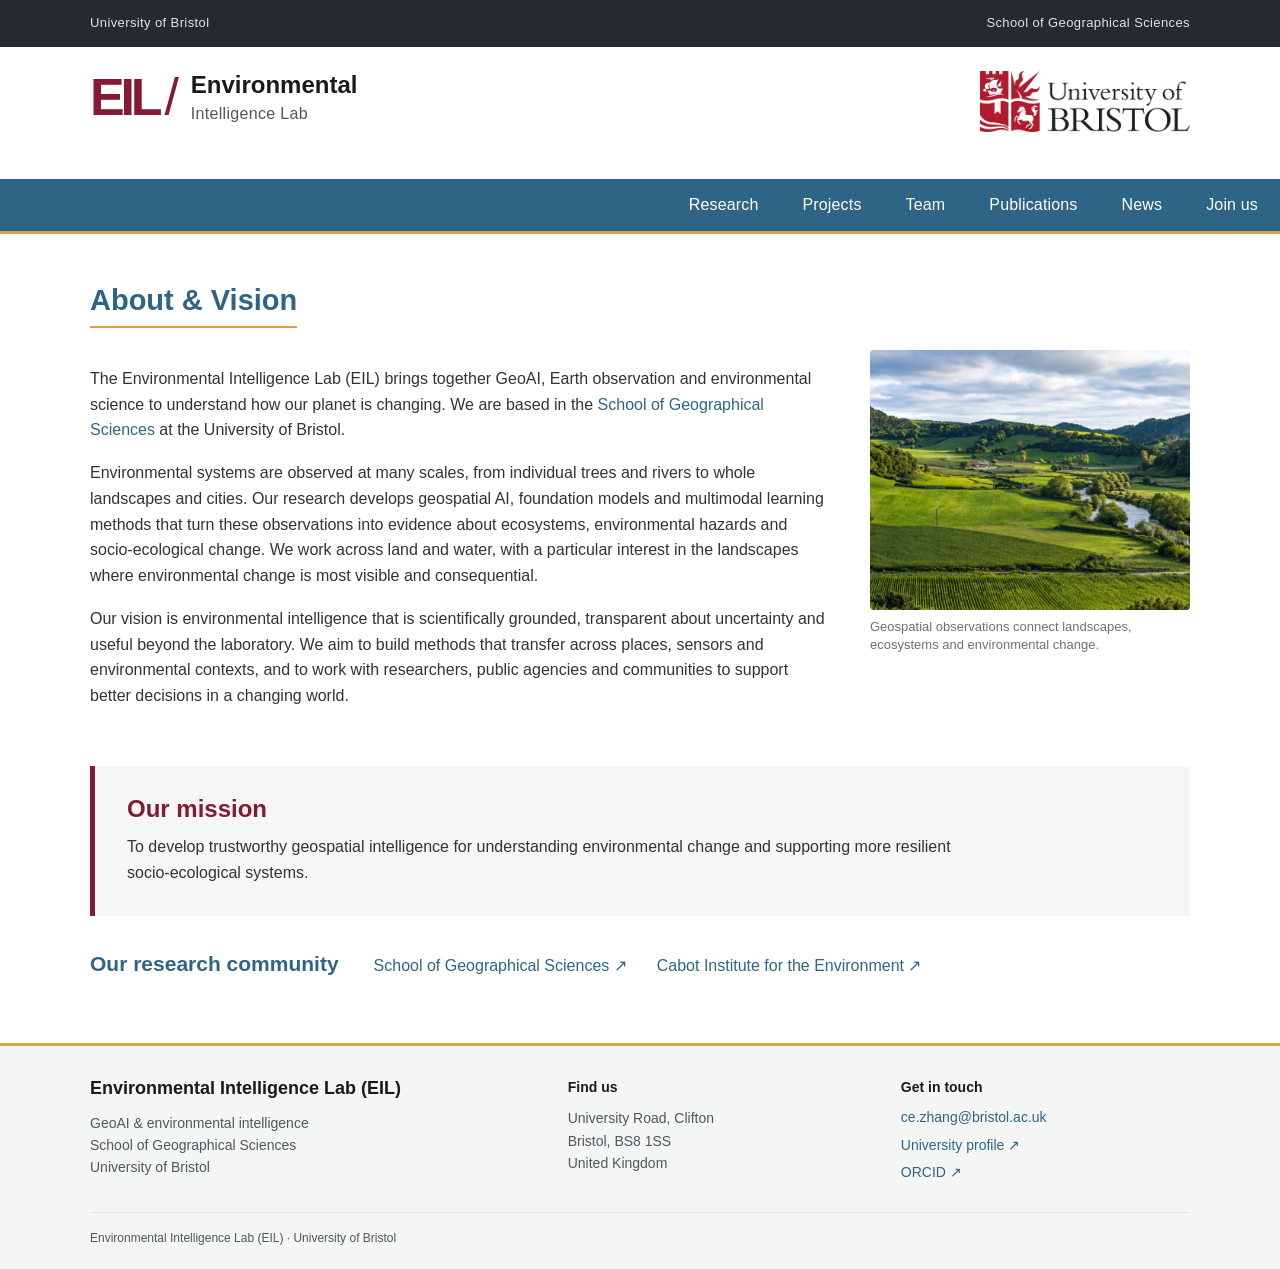
==== commit a62eb188: "Add files via upload" ====
--- a/index.html
+++ b/index.html
@@ -1 +1,100 @@
-<!doctype html><html lang="en"><head><meta charset="utf-8"><meta name="viewport" content="width=device-width,initial-scale=1"><title>Home | Environmental Intelligence Lab (EIL)</title><meta name="description" content="GeoAI, foundation models and environmental intelligence. Environmental Intelligence Lab (EIL) at the University of Bristol."><link rel="icon" href="favicon.svg" type="image/svg+xml"><link rel="stylesheet" href="style.css"><link rel="stylesheet" href="hero.css"><link rel="stylesheet" href="mission.css"><script src="navigation.js" defer></script></head><body><a class="skip" href="#main">Skip to content</a><div class="university"><div class="wrap">UNIVERSITY OF BRISTOL <span>School of Geographical Sciences</span></div></div><header><div class="wrap header"><a class="brand" href="index.html"><span class="mark">EIL<span> / </span></span><span>Environmental<span class="brand-sub">Intelligence Lab</span></span></a><button class="menu" type="button" aria-expanded="false" aria-controls="navigation">Menu <span aria-hidden="true">☰</span></button><nav id="navigation" aria-label="Main navigation"><a href="index.html" aria-current="page">Home</a><a href="research.html">Research</a><a href="projects.html">Projects</a><a href="team.html">Team</a><a href="publications.html">Publications</a><a href="news.html">News</a><a href="join.html">Join us</a></nav></div></header><main id="main"><div class="campus"><img src="assets/home-banner.png" alt="Green hills, farmland and a winding river"><div class="hero-content"><p class="hero-kicker">EIL / ENVIRONMENTAL INTELLIGENCE LAB</p><h1>Building GeoAI for a changing environment</h1><p class="hero-lede">How can geospatial observations help us understand environmental and socio-ecological change?</p><div class="hero-actions"><a class="button" href="research.html">Explore the research</a><a class="hero-link" href="projects.html">See projects <span aria-hidden="true">↗</span></a></div></div></div><div class="wrap"><section class="intro"><p class="eyebrow">GEOAI · EARTH OBSERVATION · ENVIRONMENT</p><h1>Understanding a changing Earth<br>through geospatial AI.</h1><div class="intro-bottom"><p>At the Environmental Intelligence Lab (EIL), we develop GeoAI, foundation models and multimodal learning methods to understand environmental and socio-ecological change. Led by Dr Ce Zhang, our group connects geospatial science, AI and environmental research at the University of Bristol.</p><a class="text-link" href="team.html">Meet the group <span aria-hidden="true">↗</span></a></div></section></div><section class="mission" aria-labelledby="mission-title"><div class="mission-inner"><p class="eyebrow">OUR MISSION</p><div class="mission-row"><h2 id="mission-title">Turn geospatial observations into environmental intelligence.</h2><a class="button mission-button" href="join.html">Join the lab</a></div></div></section><div class="wrap"><section class="affiliations"><h2>Our research community</h2><div><a href="https://www.bristol.ac.uk/geography/">School of Geographical Sciences ↗</a><a href="https://www.bristol.ac.uk/cabot/">Cabot Institute for the Environment ↗</a></div></section></div></main><footer><div class="wrap footer-grid"><div><a class="footer-brand" href="index.html">Environmental Intelligence Lab (EIL)</a><p>GeoAI & environmental intelligence<br>School of Geographical Sciences<br>University of Bristol</p></div><div><h2>Find us</h2><p>University Road, Clifton<br>Bristol, BS8 1SS<br>United Kingdom</p></div><div><h2>Get in touch</h2><a href="mailto:ce.zhang@bristol.ac.uk">ce.zhang@bristol.ac.uk</a><a href="https://research-information.bris.ac.uk/en/persons/ce-zhang/">University profile ↗</a><a href="https://orcid.org/0000-0001-5100-3584">ORCID ↗</a></div></div><div class="wrap footnote">Environmental Intelligence Lab (EIL) · University of Bristol</div></footer></body></html>+<!doctype html>
+<html lang="en">
+<head>
+  <meta charset="utf-8">
+  <meta name="viewport" content="width=device-width, initial-scale=1">
+  <title>Environmental Intelligence Lab (EIL) | University of Bristol</title>
+  <meta name="description" content="The Environmental Intelligence Lab at the University of Bristol develops GeoAI and Earth observation methods to understand environmental change.">
+  <link rel="icon" href="favicon.svg" type="image/svg+xml">
+  <link rel="stylesheet" href="style.css">
+  <script src="navigation.js" defer></script>
+</head>
+<body>
+  <a class="skip" href="#main">Skip to content</a>
+
+  <div class="university">
+    <div class="wrap">
+      <span>University of Bristol</span>
+      <span>School of Geographical Sciences</span>
+    </div>
+  </div>
+
+  <header>
+    <div class="wrap header">
+      <a class="brand" href="index.html" aria-label="Environmental Intelligence Lab home">
+        <span class="mark">EIL<span>/</span></span>
+        <span>Environmental<span class="brand-sub">Intelligence Lab</span></span>
+      </a>
+      <div class="institution-lockup">
+        <strong>Environmental Intelligence</strong>
+        University of Bristol
+      </div>
+      <button class="menu" type="button" aria-expanded="false" aria-controls="navigation">Menu <span aria-hidden="true">☰</span></button>
+      <nav id="navigation" aria-label="Main navigation">
+        <a href="research.html">Research</a>
+        <a href="projects.html">Projects</a>
+        <a href="team.html">Team</a>
+        <a href="publications.html">Publications</a>
+        <a href="news.html">News</a>
+        <a href="join.html">Join us</a>
+      </nav>
+    </div>
+  </header>
+
+  <main id="main">
+    <div class="wrap">
+      <h2>About &amp; Vision</h2>
+      <div class="about-body">
+        <div class="about-text">
+          <p>
+            The Environmental Intelligence Lab (EIL) brings together GeoAI, Earth observation and environmental science to understand how our planet is changing. We are based in the <a href="https://www.bristol.ac.uk/geography/">School of Geographical Sciences</a> at the University of Bristol.
+          </p>
+          <p>
+            Environmental systems are observed at many scales, from individual trees and rivers to whole landscapes and cities. Our research develops geospatial AI, foundation models and multimodal learning methods that turn these observations into evidence about ecosystems, environmental hazards and socio-ecological change. We work across land and water, with a particular interest in the landscapes where environmental change is most visible and consequential.
+          </p>
+          <p>
+            Our vision is environmental intelligence that is scientifically grounded, transparent about uncertainty and useful beyond the laboratory. We aim to build methods that transfer across places, sensors and environmental contexts, and to work with researchers, public agencies and communities to support better decisions in a changing world.
+          </p>
+        </div>
+        <figure class="about-figure">
+          <img src="assets/home-banner.png" alt="A river winding through green hills and cultivated land">
+          <figcaption>Geospatial observations connect landscapes, ecosystems and environmental change.</figcaption>
+        </figure>
+      </div>
+
+      <section class="mission-strip" aria-labelledby="mission-title">
+        <h2 id="mission-title">Our mission</h2>
+        <p>To develop trustworthy geospatial intelligence for understanding environmental change and supporting more resilient socio-ecological systems.</p>
+      </section>
+
+      <section class="community" aria-labelledby="community-title">
+        <h2 id="community-title">Our research community</h2>
+        <div class="community-links">
+          <a href="https://www.bristol.ac.uk/geography/">School of Geographical Sciences ↗</a>
+          <a href="https://www.bristol.ac.uk/cabot/">Cabot Institute for the Environment ↗</a>
+        </div>
+      </section>
+    </div>
+  </main>
+
+  <footer>
+    <div class="wrap footer-grid">
+      <div>
+        <a class="footer-brand" href="index.html">Environmental Intelligence Lab (EIL)</a>
+        <p>GeoAI &amp; environmental intelligence<br>School of Geographical Sciences<br>University of Bristol</p>
+      </div>
+      <div>
+        <h2>Find us</h2>
+        <p>University Road, Clifton<br>Bristol, BS8 1SS<br>United Kingdom</p>
+      </div>
+      <div>
+        <h2>Get in touch</h2>
+        <a href="mailto:ce.zhang@bristol.ac.uk">ce.zhang@bristol.ac.uk</a>
+        <a href="https://research-information.bris.ac.uk/en/persons/ce-zhang/">University profile ↗</a>
+        <a href="https://orcid.org/0000-0001-5100-3584">ORCID ↗</a>
+      </div>
+    </div>
+    <div class="wrap footnote">Environmental Intelligence Lab (EIL) · University of Bristol</div>
+  </footer>
+</body>
+</html>
--- a/style.css
+++ b/style.css
@@ -1,3 +1,181 @@
-:root{--accent:#851b32;--ink:#242a2b;--muted:#62686b;--line:#dddfe0;--soft:#f5f6f6;--max:1120px}*{box-sizing:border-box}html{scroll-behavior:smooth;scroll-padding-top:100px}body{margin:0;background:white;color:var(--ink);font-family:Arial,Helvetica,sans-serif;font-size:16px;line-height:1.65}a{color:var(--accent);text-decoration:none}a:hover{text-decoration:underline}a:focus-visible,button:focus-visible{outline:3px solid #126b9c;outline-offset:5px}.wrap{width:min(var(--max),calc(100% - 64px));margin:auto}.university{background:#262b2d;color:white;font-size:12px;letter-spacing:.11em;padding:10px 0}.university .wrap{display:flex;justify-content:space-between}.university span{letter-spacing:.02em;color:#dedfe0}header{background:white;border-bottom:1px solid var(--line);position:sticky;top:0;z-index:10}.header{display:flex;align-items:center;justify-content:space-between;gap:32px;min-height:100px}.brand{display:flex;align-items:center;gap:18px;color:var(--ink);font-size:20px;font-weight:700;line-height:1.2}.brand:hover{text-decoration:none}.brand-sub{display:block;font-weight:400;font-size:14px;letter-spacing:.035em;margin-top:5px;color:var(--muted)}.mark{font-size:38px;font-weight:700;letter-spacing:-3px;color:var(--accent)}.mark span{font-weight:400;padding-left:5px}.header nav{display:flex;gap:28px;align-items:center}.header nav a{font-size:14px;color:var(--muted);padding:10px 0}.header nav a[aria-current]{color:var(--accent);box-shadow:0 2px var(--accent)}.menu{display:none}.campus{height:290px;position:relative;background:#53594e}.campus img{width:100%;height:100%;object-fit:cover;object-position:center 48%}.campus:after{content:'';position:absolute;inset:0;background:linear-gradient(0deg,#0007,transparent 55%)}.campus-label{position:absolute;bottom:25px;left:0;right:0;z-index:1;color:white;font-size:12px;letter-spacing:.15em}.intro{padding:52px 0 48px}.eyebrow{font-size:12px;letter-spacing:.13em;font-weight:700;color:var(--accent);margin:0 0 16px}h1,h2,h3,p{margin-top:0}h1{font-family:Georgia,'Times New Roman',serif;font-weight:400;font-size:clamp(36px,4vw,54px);line-height:1.14;letter-spacing:-.025em;margin-bottom:24px}h2{font-size:25px;line-height:1.3;font-weight:600;letter-spacing:-.02em}h3{font-size:19px;line-height:1.4;font-weight:600}p{color:var(--muted);margin-bottom:20px}.intro-bottom{display:flex;gap:60px;align-items:center;justify-content:space-between}.intro-bottom p{max-width:775px;margin:0}.text-link{font-size:14px;font-weight:600;display:inline-block}.intro-bottom .text-link{white-space:nowrap}section{padding:40px 0;border-bottom:1px solid var(--line)}.section-heading{display:flex;align-items:baseline;justify-content:space-between;gap:30px;margin-bottom:24px}.section-heading h2{margin:0}.section-note{font-size:14px;color:var(--muted)}.themes{display:grid;grid-template-columns:repeat(4,1fr);gap:24px}.theme{display:flex;flex-direction:column;color:var(--ink);border-top:3px solid var(--accent);padding:19px 0 0;transition:transform .2s}.theme:hover{text-decoration:none;transform:translateY(-3px)}.number{font-size:13px;color:var(--accent);letter-spacing:.08em;display:block;margin-bottom:14px}.theme h3{font-size:19px;margin-bottom:12px;min-height:80px}.theme p{font-size:15px}.more{font-size:13px;margin-top:auto;color:var(--accent);font-weight:600;display:flex;justify-content:space-between}.latest{display:grid;grid-template-columns:1.1fr 1fr;gap:80px;padding:52px 0}.latest h2{font-family:Georgia,serif;font-size:30px;font-weight:400}.latest aside{border-left:1px solid var(--line);padding-left:36px}.journal{font-size:13px;color:var(--accent);display:block;margin-bottom:15px}.latest aside h3{font-size:22px}.latest aside p,.date{font-size:14px}.date{color:var(--muted)}.affiliations{display:flex;gap:60px;align-items:baseline;border:0}.affiliations h2{font-size:18px;white-space:nowrap}.affiliations div{display:flex;gap:28px;font-size:14px}.page-heading{padding:62px 0 42px;max-width:850px}.page-heading p:last-child{max-width:650px;margin-bottom:0}.research-row{display:grid;grid-template-columns:50px 1fr 1fr;gap:40px;scroll-margin-top:30px;padding:42px 0}.research-row p{margin-bottom:0}.research-row h2{font-size:23px}.callout{background:var(--soft);padding:32px;margin:42px 0;border:0}.button{display:inline-block;padding:12px 22px;background:var(--accent);color:white;font-size:14px;font-weight:600}.button:hover{background:#621327;text-decoration:none}.leader{display:grid;grid-template-columns:210px 1fr;gap:42px;padding:0 0 45px}.leader img{width:210px;height:245px;object-fit:cover;object-position:center 30%}.leader h2{font-family:Georgia,serif;font-size:34px;font-weight:400;margin-bottom:8px}.role{color:var(--accent)}.leader p{max-width:680px}.people-grid{display:grid;grid-template-columns:repeat(3,1fr);gap:0 36px}.person{padding:25px 0;border-top:1px solid var(--line)}.person h3{margin-bottom:6px}.person p{font-size:15px;margin:0}.alumni{display:grid;grid-template-columns:repeat(3,1fr);gap:36px}.alumni h3{font-size:17px}.alumni p{font-size:15px}.source-note{font-size:13px;margin:20px 0 0}.publication{display:grid;grid-template-columns:75px 1fr;gap:30px;border-top:1px solid var(--line);padding:32px 0}.publication h2{font-size:23px;max-width:820px}.publication p{margin-bottom:8px}.publication .year{color:var(--accent);font-size:18px}.pub-journal{font-style:italic}.join-grid{display:grid;grid-template-columns:1fr 1fr;gap:65px;padding-top:0}.application{background:var(--soft);border-top:3px solid var(--accent);padding:30px}.application ol{padding-left:23px}.application li{padding-left:6px;margin-bottom:20px}.application li p{font-size:15px;margin:3px 0 0}.small{font-size:14px}.contact{max-width:700px;border:0;margin-bottom:30px}footer{background:#f3f4f4;border-top:1px solid var(--line);margin-top:28px;padding-top:40px}.footer-grid{display:grid;grid-template-columns:1.5fr 1fr 1fr;gap:50px}.footer-brand{font-weight:600;font-size:19px;color:var(--ink)}footer p,footer a{font-size:14px}.footer-grid>div>a:not(.footer-brand){display:block;margin-bottom:5px}footer p{margin-top:13px}footer h2{font-size:14px;margin-top:4px;margin-bottom:12px}.footnote{border-top:1px solid var(--line);padding:18px 0;font-size:12px;color:var(--muted)}.skip{position:fixed;top:-100px;left:20px;background:white;padding:14px;z-index:30}.skip:focus{top:10px}@media(max-width:900px){.themes{grid-template-columns:repeat(2,1fr);gap:32px}.theme h3{min-height:0}.header{gap:18px}.header nav{gap:18px}.intro-bottom{gap:25px}.latest{gap:40px}.affiliations{display:block}.people-grid{grid-template-columns:repeat(2,1fr)}}@media(max-width:650px){.wrap{width:calc(100% - 40px)}.university span{display:none}.header{min-height:82px;flex-wrap:wrap;gap:0}.brand{font-size:18px}.mark{font-size:32px}.menu{display:block;background:white;border:1px solid var(--line);padding:8px 12px;font-size:14px;color:var(--ink);cursor:pointer}.menu span{padding-left:8px}.header nav{display:none;width:100%;padding:12px 0 22px;align-items:stretch;gap:0}.header nav.open{display:flex;flex-direction:column}.header nav a{font-size:16px;padding:10px}.header nav a[aria-current]{box-shadow:none;border-left:3px solid var(--accent);background:var(--soft)}.campus{height:220px}.intro{padding:36px 0}.intro-bottom{display:block}.intro-bottom p{margin-bottom:24px}h1 br{display:none}.section-heading{display:block}.section-note{display:block;margin-top:8px}.themes{gap:28px 22px}.theme h3{font-size:18px}.latest{grid-template-columns:1fr;gap:24px}.latest aside{padding:24px;background:var(--soft);border-left:3px solid var(--accent)}.affiliations div{display:block}.affiliations a{display:block;margin-top:12px}.page-heading{padding:40px 0 32px}.research-row{grid-template-columns:28px 1fr;gap:16px}.research-row>p{grid-column:2}.leader{grid-template-columns:1fr;gap:24px}.leader img{width:160px;height:185px}.people-grid,.alumni{grid-template-columns:1fr}.alumni{gap:18px}.join-grid{grid-template-columns:1fr;gap:28px}.application{padding:25px}.publication{grid-template-columns:1fr;gap:10px}.publication h2{font-size:21px}.footer-grid{grid-template-columns:1fr;gap:16px}.callout{padding:25px}.footnote{margin-top:20px}}@media(prefers-reduced-motion:reduce){html{scroll-behavior:auto}.theme{transition:none}}
+:root {
+  --teal: #2e6587;
+  --teal-dark: #244f68;
+  --gold: #d9a441;
+  --burgundy: #851b32;
+  --accent: var(--burgundy);
+  --ink: #1a1a1a;
+  --muted: #4f585c;
+  --line: #dfe3e5;
+  --soft: #f4f6f7;
+  --max: 1100px;
+}
 
-.campus-label{display:flex;justify-content:space-between;align-items:end;gap:20px}.image-credit{font-size:12px;letter-spacing:0;text-transform:none;color:#fff}.campus{height:340px}.campus img{object-position:center 50%}@media(max-width:650px){.campus{height:auto;aspect-ratio:3 / 1}.campus img{position:absolute;inset:0}.campus-label{bottom:9px;font-size:12px;letter-spacing:.04em;gap:10px;display:block}.image-credit{font-size:12px;display:block}}
+* { box-sizing: border-box; }
+html { scroll-behavior: smooth; }
+body { margin: 0; color: var(--ink); background: #fff; font-family: "Myriad Pro", "Segoe UI", Arial, sans-serif; font-size: 16px; line-height: 1.6; }
+a { color: var(--teal); text-decoration: none; }
+a:hover, a:focus-visible { text-decoration: underline; }
+.wrap { width: min(var(--max), calc(100% - 48px)); margin: 0 auto; }
+.skip { position: fixed; top: -100px; left: 20px; z-index: 50; padding: 12px 16px; color: #fff; background: var(--teal-dark); }
+.skip:focus { top: 12px; }
+
+/* A compact institutional strip, echoing the Bristol centre site. */
+.university { color: #fff; background: #252b2d; font-size: 13px; letter-spacing: .12em; text-transform: uppercase; }
+.university .wrap { display: flex; justify-content: space-between; gap: 20px; padding: 13px 0; }
+.university span { color: #dfe4e6; letter-spacing: .03em; text-transform: none; }
+
+header { background: #fff; border-bottom: 3px solid var(--gold); }
+.header { position: relative; display: flex; align-items: flex-start; justify-content: space-between; gap: 28px; min-height: 184px; padding-top: 24px; padding-bottom: 70px; }
+.brand { display: flex; align-items: center; gap: 16px; color: var(--ink); font-size: 24px; font-weight: 700; line-height: 1.15; }
+.brand:hover { text-decoration: none; }
+.mark { color: var(--burgundy); font-size: 52px; font-weight: 700; letter-spacing: -.08em; line-height: 1; }
+.mark span { padding-left: 6px; font-weight: 400; }
+.brand-sub { display: block; margin-top: 7px; color: var(--muted); font-size: 16px; font-weight: 400; letter-spacing: .02em; }
+.institution-lockup { color: var(--muted); font-size: 16px; line-height: 1.3; text-align: right; }
+.institution-lockup img { display: block; width: 210px; height: auto; max-height: 61px; object-fit: contain; }
+.institution-lockup strong { display: block; color: var(--ink); font-size: 21px; font-weight: 600; }
+.menu { display: none; padding: 8px 12px; color: var(--ink); background: #fff; border: 1px solid var(--line); cursor: pointer; font: inherit; }
+nav { background: var(--teal); }
+.header nav { position: absolute; right: calc((100% - 100vw) / 2); bottom: 0; left: calc((100% - 100vw) / 2); display: flex; align-items: stretch; justify-content: flex-end; gap: 0; }
+.header nav a { display: block; padding: 13px 22px; color: #fff; font-size: 16px; letter-spacing: .01em; }
+.header nav a:hover, .header nav a:focus-visible { background: rgba(255, 255, 255, .12); text-decoration: none; }
+.header nav a[aria-current="page"] { color: var(--ink); background: var(--gold); font-weight: 700; }
+/* The landing page is the visual home; the public tab set starts with Research. */
+.header nav a[href="index.html"] { display: none; }
+
+main { min-height: 420px; }
+main > .wrap { padding-top: 48px; padding-bottom: 58px; }
+main h2 { display: inline-block; margin: 0 0 22px; padding-bottom: 8px; color: var(--teal); border-bottom: 2px solid var(--gold); font-size: 29px; font-weight: 600; line-height: 1.25; }
+main h3 { line-height: 1.35; }
+main p { color: #333; }
+
+.about-body { display: flex; align-items: flex-start; gap: 42px; }
+.about-text { flex: 1; min-width: 0; }
+.about-text p + p { margin-top: 1.1em; }
+.about-figure { flex: 0 0 320px; margin: 0; }
+.about-figure img { display: block; width: 100%; height: 260px; object-fit: cover; border-radius: 4px; }
+.about-figure figcaption { margin-top: 8px; color: #697277; font-size: 13px; line-height: 1.4; }
+.mission-strip { margin-top: 42px; padding: 28px 32px 30px; background: var(--soft); border-left: 5px solid var(--burgundy); }
+.mission-strip h2 { margin-bottom: 10px; border-bottom: 0; padding: 0; color: var(--burgundy); font-size: 24px; }
+.mission-strip p { max-width: 830px; margin: 0; }
+.community { display: flex; align-items: baseline; gap: 35px; padding-top: 35px; border-bottom: 0; }
+.community h2 { margin-bottom: 0; border-bottom: 0; font-size: 21px; white-space: nowrap; }
+.community-links { display: flex; flex-wrap: wrap; gap: 20px 30px; }
+
+.page-heading { max-width: 820px; padding-bottom: 32px; }
+.eyebrow { margin: 0 0 10px; color: var(--burgundy); font-size: 13px; font-weight: 700; letter-spacing: .13em; text-transform: uppercase; }
+.page-heading h1 { margin: 0 0 15px; color: var(--teal); font-family: Georgia, "Times New Roman", serif; font-size: clamp(38px, 5vw, 58px); font-weight: 400; line-height: 1.12; }
+.page-heading p:last-child { max-width: 720px; margin-bottom: 0; font-size: 18px; }
+
+/* Research page */
+.research-row { display: grid; grid-template-columns: 55px 1fr 1fr; gap: 34px; padding: 30px 0; border-top: 1px solid var(--line); }
+.research-row .number { color: var(--burgundy); font-weight: 700; letter-spacing: .08em; }
+.research-row h2 { margin: 0 0 10px; padding: 0; border: 0; font-size: 23px; }
+.research-row p { margin: 0; }
+.callout { margin-top: 32px; padding: 28px 30px; background: var(--soft); border: 0; }
+.callout h2 { margin-bottom: 10px; border: 0; padding: 0; font-size: 24px; }
+.button { display: inline-block; padding: 11px 18px; color: #fff; background: var(--burgundy); font-weight: 700; }
+.button:hover { color: #fff; background: #641226; text-decoration: none; }
+
+/* People page */
+.leader { display: grid; grid-template-columns: 190px 1fr; gap: 34px; padding-bottom: 35px; }
+.leader img { width: 190px; height: 220px; object-fit: cover; object-position: center 30%; border-radius: 4px; }
+.leader h2 { margin: 0 0 7px; padding: 0; border: 0; color: var(--ink); font-family: Georgia, serif; font-size: 34px; font-weight: 400; }
+.role { color: var(--burgundy); }
+.people-grid { display: grid; grid-template-columns: repeat(3, 1fr); gap: 0 28px; }
+.person { padding: 20px 0; border-top: 1px solid var(--line); }
+.person h3 { margin: 0 0 6px; color: var(--teal); font-size: 19px; }
+.person p { margin: 0; font-size: 15px; }
+.alumni { display: grid; grid-template-columns: repeat(3, 1fr); gap: 28px; }
+.alumni h3 { margin-bottom: 6px; color: var(--teal); font-size: 17px; }
+.alumni p { margin: 0; font-size: 15px; }
+.source-note { margin-top: 22px; font-size: 13px; }
+
+/* Reference-style project and publication lists */
+.project-summary { display: flex; gap: 20px; margin: -8px 0 18px; color: var(--muted); font-size: 14px; }
+.project-summary span + span { padding-left: 20px; border-left: 1px solid var(--line); }
+.project-entry { display: grid; grid-template-columns: 205px 1fr; gap: 36px; padding: 27px 0; border-top: 1px solid var(--line); }
+.project-entry h2 { margin: 0 0 12px; padding: 0; border: 0; color: var(--teal); font-size: 22px; }
+.project-meta { display: flex; flex-direction: column; gap: 8px; color: var(--muted); font-size: 14px; }
+.project-status { color: var(--burgundy); font-size: 12px; font-weight: 700; letter-spacing: .12em; }
+.project-status.active { color: #2d6a4f; }
+.project-role, .project-unit { margin: 0 0 5px; font-size: 15px; }
+.project-role { color: var(--ink); }
+.project-unit { color: var(--muted); }
+.publication-category { margin: 22px 0 0; padding-bottom: 5px; color: var(--burgundy); border-bottom: 1px solid var(--line); font-size: 13px; font-weight: 700; letter-spacing: .1em; text-transform: uppercase; }
+.publication-category + .publication { border-top: 0; }
+.publication { display: grid; grid-template-columns: 70px 1fr; gap: 28px; padding: 28px 0; border-top: 1px solid var(--line); }
+.publication .year { color: var(--burgundy); font-size: 19px; font-weight: 700; }
+.publication h2 { margin: 0 0 13px; padding: 0; border: 0; font-size: 22px; }
+.publication h2 a { color: var(--teal); }
+.publication-summary { margin-bottom: 8px; color: var(--ink); }
+.publication p { margin-bottom: 6px; font-size: 15px; }
+.pub-journal { font-style: italic; color: var(--muted); }
+
+.join-grid { display: grid; grid-template-columns: 1fr 1fr; gap: 58px; }
+.application { padding: 28px; background: var(--soft); border-top: 4px solid var(--burgundy); }
+.application h2 { padding: 0; border: 0; font-size: 24px; }
+.application ol { padding-left: 22px; }
+.application li { margin-bottom: 18px; padding-left: 5px; }
+.application li p { margin: 3px 0 0; font-size: 15px; }
+.small { font-size: 14px; }
+.contact { max-width: 700px; margin-top: 38px; }
+
+/* Location */
+.location { margin-top: 42px; padding-top: 30px; border-top: 1px solid var(--line); }
+.location h2 { font-size: 24px; }
+.location-map { overflow: hidden; margin-top: 20px; border: 1px solid var(--line); }
+.location-map iframe { display: block; width: 100%; height: 330px; border: 0; }
+.map-link { margin-top: 10px; font-size: 14px; }
+
+footer { margin-top: 0; border-top: 3px solid var(--gold); background: #f4f5f5; }
+.footer-grid { display: grid; grid-template-columns: 1.5fr 1fr 1fr; gap: 44px; padding-top: 28px; padding-bottom: 24px; }
+.footer-brand { color: var(--ink); font-size: 18px; font-weight: 700; }
+footer h2 { margin: 2px 0 8px; padding: 0; border: 0; color: var(--ink); font-size: 14px; }
+footer p, footer a { font-size: 14px; }
+footer p { margin: 9px 0 0; color: var(--muted); }
+.footer-grid > div > a:not(.footer-brand) { display: block; margin-bottom: 5px; }
+.footnote { padding: 16px 0 20px; border-top: 1px solid var(--line); color: var(--muted); font-size: 12px; }
+
+@media (max-width: 820px) {
+  .header { min-height: 184px; }
+  .header nav a { padding-left: 14px; padding-right: 14px; }
+  .about-body { gap: 28px; }
+  .about-figure { flex-basis: 270px; }
+  .research-row { grid-template-columns: 42px 1fr; gap: 20px; }
+  .research-row > p { grid-column: 2; }
+  .people-grid, .alumni { grid-template-columns: repeat(2, 1fr); }
+}
+
+@media (max-width: 640px) {
+  .wrap { width: calc(100% - 36px); }
+  .university .wrap { display: block; }
+  .university span { display: block; margin-top: 3px; }
+  .header { min-height: 86px; flex-wrap: wrap; gap: 0; padding-bottom: 24px; }
+  .brand { font-size: 18px; }
+  .mark { font-size: 37px; }
+  .brand-sub { font-size: 13px; }
+  .institution-lockup { display: none; }
+  .menu { display: block; }
+  .header nav { position: static; display: none; width: 100%; }
+  .header nav.open { display: flex; flex-direction: column; }
+  .header nav a { padding: 10px 12px; }
+  main > .wrap { padding-top: 36px; padding-bottom: 44px; }
+  main h2 { font-size: 25px; }
+  .about-body, .join-grid, .leader { display: block; }
+  .about-figure { width: 100%; margin-top: 24px; }
+  .about-figure img { height: 220px; }
+  .mission-strip { padding: 22px 23px 24px; }
+  .community { display: block; }
+  .community-links { display: block; margin-top: 14px; }
+  .community-links a { display: block; margin-top: 8px; }
+  .leader img { width: 160px; height: 185px; margin-bottom: 22px; }
+  .people-grid, .alumni { grid-template-columns: 1fr; }
+  .project-entry { grid-template-columns: 1fr; gap: 12px; }
+  .project-meta { flex-direction: row; justify-content: space-between; align-items: baseline; }
+  .publication { grid-template-columns: 1fr; gap: 8px; }
+  .footer-grid { grid-template-columns: 1fr; gap: 18px; }
+}
+
+@media (prefers-reduced-motion: reduce) { html { scroll-behavior: auto; } }
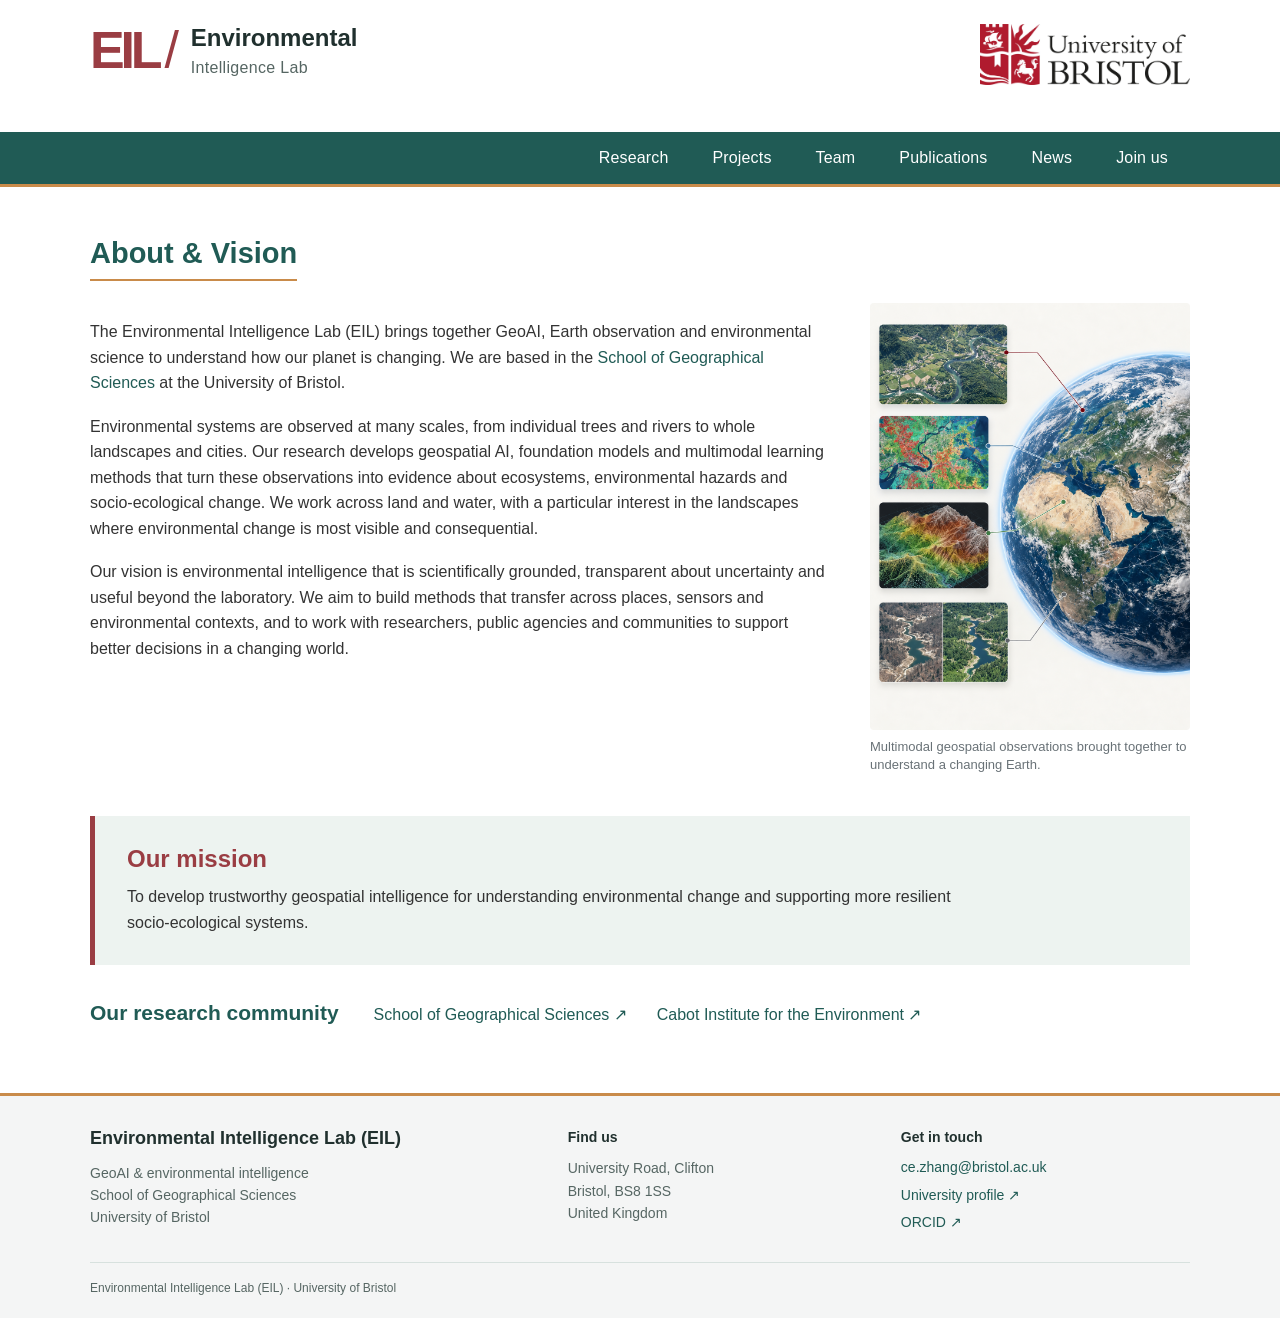
==== commit 2125f675: "Add files via upload" ====
--- a/index.html
+++ b/index.html
@@ -4,7 +4,7 @@
   <meta charset="utf-8">
   <meta name="viewport" content="width=device-width, initial-scale=1">
   <title>Environmental Intelligence Lab (EIL) | University of Bristol</title>
-  <meta name="description" content="The Environmental Intelligence Lab at the University of Bristol develops GeoAI and Earth observation methods to understand environmental change.">
+  <meta name="description" content="The Environmental Intelligence Lab at the University of Bristol develops GeoAI, geospatial foundation models and multimodal learning methods to understand environmental change.">
   <link rel="icon" href="favicon.svg" type="image/svg+xml">
   <link rel="stylesheet" href="style.css">
   <script src="navigation.js" defer></script>
@@ -26,8 +26,7 @@
         <span>Environmental<span class="brand-sub">Intelligence Lab</span></span>
       </a>
       <div class="institution-lockup">
-        <strong>Environmental Intelligence</strong>
-        University of Bristol
+        <img src="assets/uob-logo.jpg" alt="University of Bristol">
       </div>
       <button class="menu" type="button" aria-expanded="false" aria-controls="navigation">Menu <span aria-hidden="true">☰</span></button>
       <nav id="navigation" aria-label="Main navigation">
@@ -57,8 +56,8 @@
           </p>
         </div>
         <figure class="about-figure">
-          <img src="assets/home-banner.png" alt="A river winding through green hills and cultivated land">
-          <figcaption>Geospatial observations connect landscapes, ecosystems and environmental change.</figcaption>
+          <img src="assets/eil-multimodal-earth-v2.png" alt="Earth globe surrounded by landscape, satellite, elevation and seasonal change observations">
+          <figcaption>Multimodal geospatial observations brought together to understand a changing Earth.</figcaption>
         </figure>
       </div>
 
--- a/style.css
+++ b/style.css
@@ -1,13 +1,13 @@
 :root {
-  --teal: #2e6587;
-  --teal-dark: #244f68;
-  --gold: #d9a441;
-  --burgundy: #851b32;
+  --teal: #205b55;
+  --teal-dark: #163f3b;
+  --gold: #c98b4a;
+  --burgundy: #9a3d43;
   --accent: var(--burgundy);
-  --ink: #1a1a1a;
-  --muted: #4f585c;
-  --line: #dfe3e5;
-  --soft: #f4f6f7;
+  --ink: #20302e;
+  --muted: #566663;
+  --line: #d7e1de;
+  --soft: #edf3f0;
   --max: 1100px;
 }
 
@@ -21,7 +21,7 @@
 .skip:focus { top: 12px; }
 
 /* A compact institutional strip, echoing the Bristol centre site. */
-.university { color: #fff; background: #252b2d; font-size: 13px; letter-spacing: .12em; text-transform: uppercase; }
+.university { display: none; color: #fff; background: #252b2d; font-size: 13px; letter-spacing: .12em; text-transform: uppercase; }
 .university .wrap { display: flex; justify-content: space-between; gap: 20px; padding: 13px 0; }
 .university span { color: #dfe4e6; letter-spacing: .03em; text-transform: none; }
 
@@ -37,7 +37,7 @@
 .institution-lockup strong { display: block; color: var(--ink); font-size: 21px; font-weight: 600; }
 .menu { display: none; padding: 8px 12px; color: var(--ink); background: #fff; border: 1px solid var(--line); cursor: pointer; font: inherit; }
 nav { background: var(--teal); }
-.header nav { position: absolute; right: calc((100% - 100vw) / 2); bottom: 0; left: calc((100% - 100vw) / 2); display: flex; align-items: stretch; justify-content: flex-end; gap: 0; }
+.header nav { position: absolute; right: calc((100% - 100vw) / 2); bottom: 0; left: calc((100% - 100vw) / 2); display: flex; align-items: stretch; justify-content: flex-end; gap: 0; padding-right: max(24px, calc((100vw - var(--max)) / 2)); padding-left: max(24px, calc((100vw - var(--max)) / 2)); }
 .header nav a { display: block; padding: 13px 22px; color: #fff; font-size: 16px; letter-spacing: .01em; }
 .header nav a:hover, .header nav a:focus-visible { background: rgba(255, 255, 255, .12); text-decoration: none; }
 .header nav a[aria-current="page"] { color: var(--ink); background: var(--gold); font-weight: 700; }
@@ -54,7 +54,7 @@
 .about-text { flex: 1; min-width: 0; }
 .about-text p + p { margin-top: 1.1em; }
 .about-figure { flex: 0 0 320px; margin: 0; }
-.about-figure img { display: block; width: 100%; height: 260px; object-fit: cover; border-radius: 4px; }
+.about-figure img { display: block; width: 100%; height: auto; object-fit: contain; border-radius: 4px; }
 .about-figure figcaption { margin-top: 8px; color: #697277; font-size: 13px; line-height: 1.4; }
 .mission-strip { margin-top: 42px; padding: 28px 32px 30px; background: var(--soft); border-left: 5px solid var(--burgundy); }
 .mission-strip h2 { margin-bottom: 10px; border-bottom: 0; padding: 0; color: var(--burgundy); font-size: 24px; }
@@ -165,7 +165,7 @@
   main h2 { font-size: 25px; }
   .about-body, .join-grid, .leader { display: block; }
   .about-figure { width: 100%; margin-top: 24px; }
-  .about-figure img { height: 220px; }
+  .about-figure img { height: auto; }
   .mission-strip { padding: 22px 23px 24px; }
   .community { display: block; }
   .community-links { display: block; margin-top: 14px; }
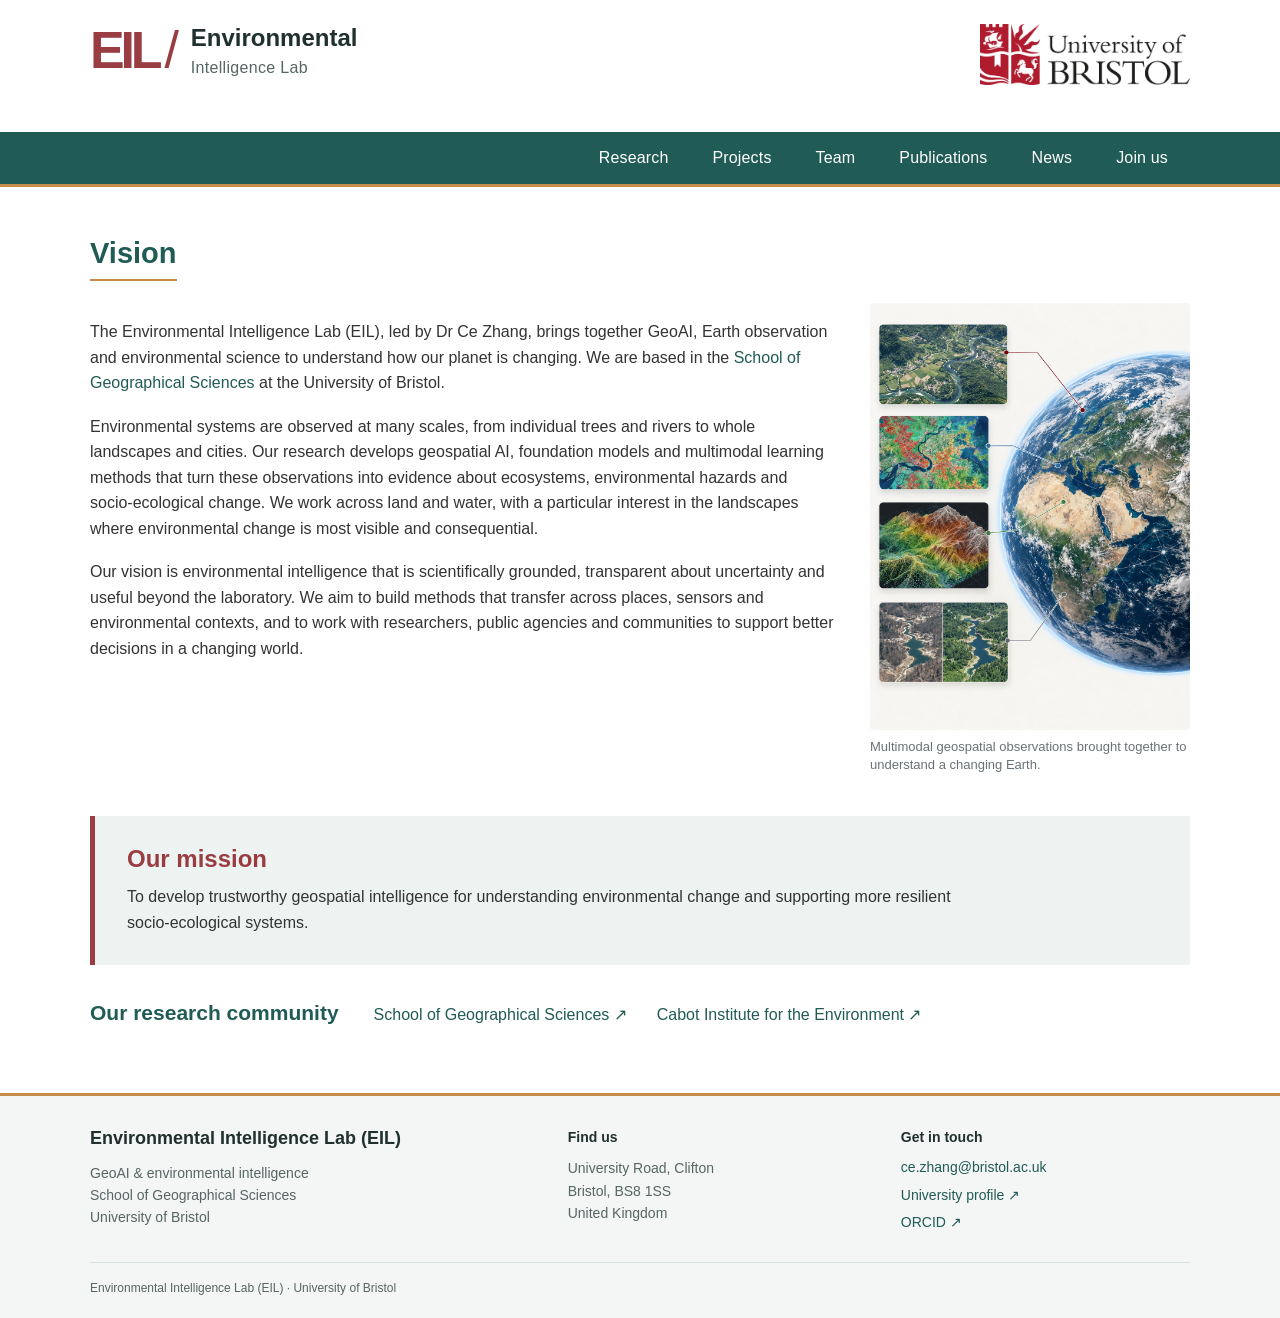
==== commit 6fc50f15: "Add files via upload" ====
--- a/index.html
+++ b/index.html
@@ -42,11 +42,11 @@
 
   <main id="main">
     <div class="wrap">
-      <h2>About &amp; Vision</h2>
+      <h2>Vision</h2>
       <div class="about-body">
         <div class="about-text">
           <p>
-            The Environmental Intelligence Lab (EIL) brings together GeoAI, Earth observation and environmental science to understand how our planet is changing. We are based in the <a href="https://www.bristol.ac.uk/geography/">School of Geographical Sciences</a> at the University of Bristol.
+            The Environmental Intelligence Lab (EIL), led by Dr Ce Zhang, brings together GeoAI, Earth observation and environmental science to understand how our planet is changing. We are based in the <a href="https://www.bristol.ac.uk/geography/">School of Geographical Sciences</a> at the University of Bristol.
           </p>
           <p>
             Environmental systems are observed at many scales, from individual trees and rivers to whole landscapes and cities. Our research develops geospatial AI, foundation models and multimodal learning methods that turn these observations into evidence about ecosystems, environmental hazards and socio-ecological change. We work across land and water, with a particular interest in the landscapes where environmental change is most visible and consequential.
--- a/style.css
+++ b/style.css
@@ -12,8 +12,9 @@
 }
 
 * { box-sizing: border-box; }
-html { scroll-behavior: smooth; }
-body { margin: 0; color: var(--ink); background: #fff; font-family: "Myriad Pro", "Segoe UI", Arial, sans-serif; font-size: 16px; line-height: 1.6; }
+html { scroll-behavior: smooth; overflow-x: hidden; }
+body { max-width: 100%; margin: 0; color: var(--ink); background: #fff; font-family: "Myriad Pro", "Segoe UI", Arial, sans-serif; font-size: 16px; line-height: 1.6; overflow-x: hidden; }
+img, iframe { max-width: 100%; }
 a { color: var(--teal); text-decoration: none; }
 a:hover, a:focus-visible { text-decoration: underline; }
 .wrap { width: min(var(--max), calc(100% - 48px)); margin: 0 auto; }
@@ -25,19 +26,21 @@
 .university .wrap { display: flex; justify-content: space-between; gap: 20px; padding: 13px 0; }
 .university span { color: #dfe4e6; letter-spacing: .03em; text-transform: none; }
 
-header { background: #fff; border-bottom: 3px solid var(--gold); }
-.header { position: relative; display: flex; align-items: flex-start; justify-content: space-between; gap: 28px; min-height: 184px; padding-top: 24px; padding-bottom: 70px; }
-.brand { display: flex; align-items: center; gap: 16px; color: var(--ink); font-size: 24px; font-weight: 700; line-height: 1.15; }
+header { max-width: 100%; overflow: hidden; background: #fff; border-bottom: 3px solid var(--gold); }
+.header { position: relative; display: flex; align-items: flex-start; justify-content: space-between; gap: 28px; min-width: 0; min-height: 184px; padding-top: 24px; padding-bottom: 70px; }
+.brand { display: flex; align-items: center; gap: 16px; min-width: 0; color: var(--ink); font-size: 24px; font-weight: 700; line-height: 1.15; }
+.brand > span:last-child { min-width: 0; }
 .brand:hover { text-decoration: none; }
 .mark { color: var(--burgundy); font-size: 52px; font-weight: 700; letter-spacing: -.08em; line-height: 1; }
 .mark span { padding-left: 6px; font-weight: 400; }
 .brand-sub { display: block; margin-top: 7px; color: var(--muted); font-size: 16px; font-weight: 400; letter-spacing: .02em; }
-.institution-lockup { color: var(--muted); font-size: 16px; line-height: 1.3; text-align: right; }
-.institution-lockup img { display: block; width: 210px; height: auto; max-height: 61px; object-fit: contain; }
+.institution-lockup { flex: 0 1 auto; max-width: 34%; color: var(--muted); font-size: 16px; line-height: 1.3; text-align: right; }
+.institution-lockup img { display: block; width: 210px; max-width: 100%; height: auto; max-height: 61px; object-fit: contain; }
 .institution-lockup strong { display: block; color: var(--ink); font-size: 21px; font-weight: 600; }
 .menu { display: none; padding: 8px 12px; color: var(--ink); background: #fff; border: 1px solid var(--line); cursor: pointer; font: inherit; }
 nav { background: var(--teal); }
-.header nav { position: absolute; right: calc((100% - 100vw) / 2); bottom: 0; left: calc((100% - 100vw) / 2); display: flex; align-items: stretch; justify-content: flex-end; gap: 0; padding-right: max(24px, calc((100vw - var(--max)) / 2)); padding-left: max(24px, calc((100vw - var(--max)) / 2)); }
+/* Keep the bar full-bleed without creating a wider horizontal scroll area. */
+.header nav { position: absolute; bottom: 0; left: 50%; display: flex; align-items: stretch; justify-content: flex-end; gap: 0; width: 100vw; max-width: 100vw; transform: translateX(-50%); padding-right: max(24px, calc((100vw - var(--max)) / 2)); padding-left: max(24px, calc((100vw - var(--max)) / 2)); overflow: hidden; }
 .header nav a { display: block; padding: 13px 22px; color: #fff; font-size: 16px; letter-spacing: .01em; }
 .header nav a:hover, .header nav a:focus-visible { background: rgba(255, 255, 255, .12); text-decoration: none; }
 .header nav a[aria-current="page"] { color: var(--ink); background: var(--gold); font-weight: 700; }
@@ -50,11 +53,11 @@
 main h3 { line-height: 1.35; }
 main p { color: #333; }
 
-.about-body { display: flex; align-items: flex-start; gap: 42px; }
-.about-text { flex: 1; min-width: 0; }
+.about-body { display: grid; grid-template-columns: minmax(0, 1fr) minmax(260px, 320px); align-items: start; gap: 36px; }
+.about-text { min-width: 0; }
 .about-text p + p { margin-top: 1.1em; }
-.about-figure { flex: 0 0 320px; margin: 0; }
-.about-figure img { display: block; width: 100%; height: auto; object-fit: contain; border-radius: 4px; }
+.about-figure { width: 100%; min-width: 0; margin: 0; overflow: hidden; }
+.about-figure img { display: block; width: 100%; max-width: 100%; height: auto; object-fit: contain; border-radius: 4px; }
 .about-figure figcaption { margin-top: 8px; color: #697277; font-size: 13px; line-height: 1.4; }
 .mission-strip { margin-top: 42px; padding: 28px 32px 30px; background: var(--soft); border-left: 5px solid var(--burgundy); }
 .mission-strip h2 { margin-bottom: 10px; border-bottom: 0; padding: 0; color: var(--burgundy); font-size: 24px; }
@@ -138,14 +141,18 @@
 .footer-grid > div > a:not(.footer-brand) { display: block; margin-bottom: 5px; }
 .footnote { padding: 16px 0 20px; border-top: 1px solid var(--line); color: var(--muted); font-size: 12px; }
 
-@media (max-width: 820px) {
+@media (max-width: 960px) {
   .header { min-height: 184px; }
   .header nav a { padding-left: 14px; padding-right: 14px; }
-  .about-body { gap: 28px; }
-  .about-figure { flex-basis: 270px; }
+  .about-body { grid-template-columns: minmax(0, 1fr) minmax(230px, 280px); gap: 28px; }
   .research-row { grid-template-columns: 42px 1fr; gap: 20px; }
   .research-row > p { grid-column: 2; }
   .people-grid, .alumni { grid-template-columns: repeat(2, 1fr); }
+}
+
+@media (max-width: 700px) {
+  .about-body { display: block; }
+  .about-figure { margin-top: 26px; }
 }
 
 @media (max-width: 640px) {
@@ -158,7 +165,7 @@
   .brand-sub { font-size: 13px; }
   .institution-lockup { display: none; }
   .menu { display: block; }
-  .header nav { position: static; display: none; width: 100%; }
+  .header nav { position: static; left: auto; display: none; width: 100%; max-width: 100%; transform: none; padding-right: 0; padding-left: 0; }
   .header nav.open { display: flex; flex-direction: column; }
   .header nav a { padding: 10px 12px; }
   main > .wrap { padding-top: 36px; padding-bottom: 44px; }
